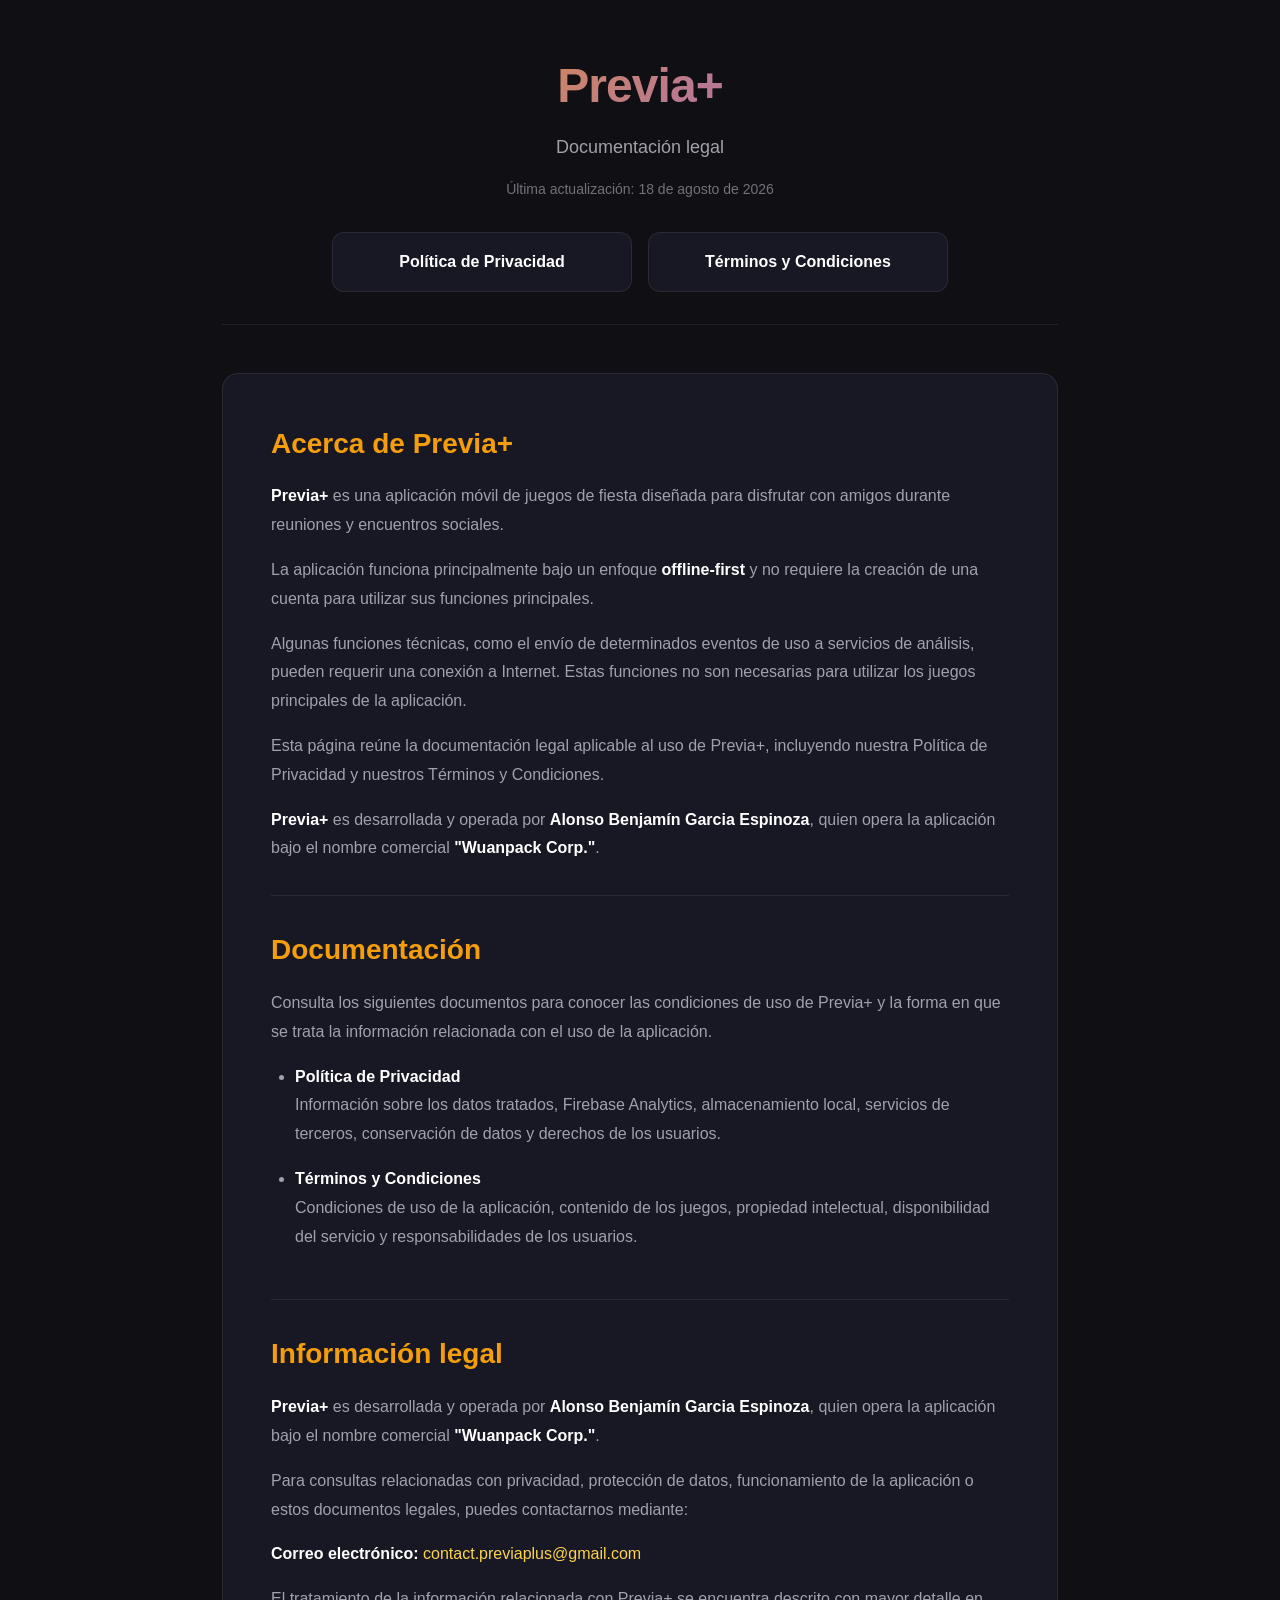
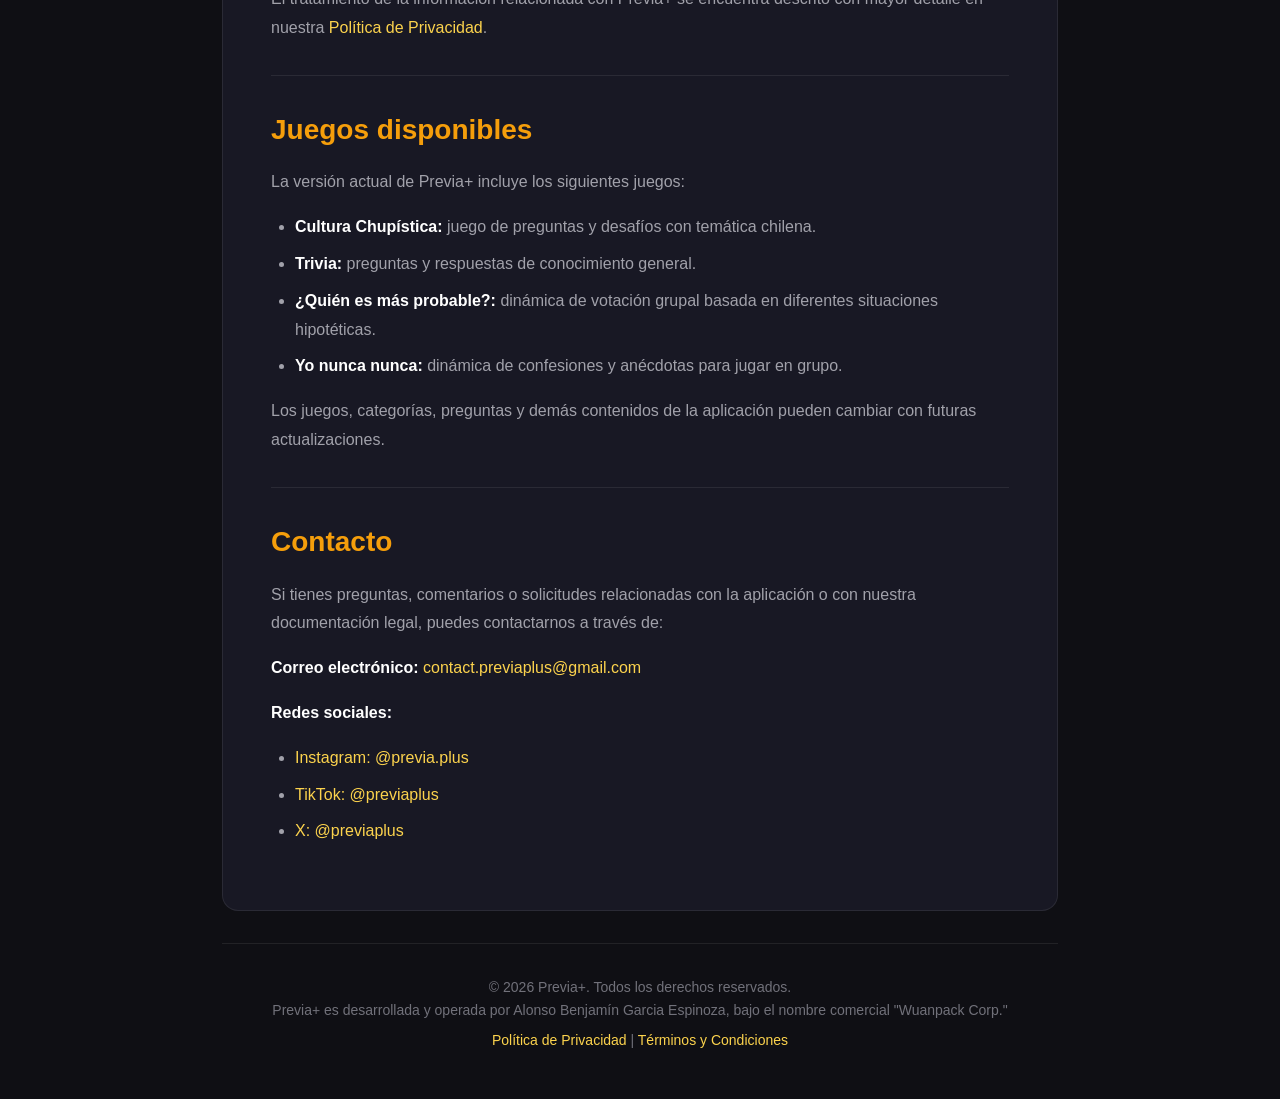
==== index.html @ e1363dcd "legal: términos y condiciones, políticas de privacidad" ====
<!doctype html>
<html lang="es">
  <head>
    <meta charset="UTF-8" />
    <meta name="viewport" content="width=device-width, initial-scale=1.0" />

    <meta
      name="description"
      content="Documentación legal de Previa+ - Política de Privacidad y Términos y Condiciones."
    />
    <meta name="theme-color" content="#0F0F14" />

    <meta name="robots" content="index, follow" />

    <title>Previa+ - Documentación Legal</title>

    <link rel="stylesheet" href="style.css" />
  </head>

  <body>
    <div class="container">
      <header class="site-header">
        <h1 class="logo">Previa+</h1>

        <p class="subtitle">Documentación legal</p>

        <p class="update-date">Última actualización: 18 de agosto de 2026</p>

        <nav class="nav-links" aria-label="Documentación legal">
          <a
            href="privacy-policy.html"
            class="nav-link"
            aria-label="Leer la Política de Privacidad de Previa+"
          >
            Política de Privacidad
          </a>

          <a
            href="terms.html"
            class="nav-link"
            aria-label="Leer los Términos y Condiciones de Previa+"
          >
            Términos y Condiciones
          </a>
        </nav>
      </header>

      <main class="main-content">
        <!-- ACERCA DE PREVIA+ -->

        <section class="section">
          <h2 class="section-title">Acerca de Previa+</h2>

          <div class="section-content">
            <p>
              <strong>Previa+</strong> es una aplicación móvil de juegos de
              fiesta diseñada para disfrutar con amigos durante reuniones y
              encuentros sociales.
            </p>

            <p>
              La aplicación funciona principalmente bajo un enfoque
              <strong>offline-first</strong> y no requiere la creación de una
              cuenta para utilizar sus funciones principales.
            </p>

            <p>
              Algunas funciones técnicas, como el envío de determinados eventos
              de uso a servicios de análisis, pueden requerir una conexión a
              Internet. Estas funciones no son necesarias para utilizar los
              juegos principales de la aplicación.
            </p>

            <p>
              Esta página reúne la documentación legal aplicable al uso de
              Previa+, incluyendo nuestra Política de Privacidad y nuestros
              Términos y Condiciones.
            </p>

            <p>
              <strong>Previa+</strong> es desarrollada y operada por
              <strong>Alonso Benjamín Garcia Espinoza</strong>, quien opera la
              aplicación bajo el nombre comercial
              <strong>"Wuanpack Corp."</strong>.
            </p>
          </div>
        </section>

        <!-- DOCUMENTACIÓN -->

        <section class="section">
          <h2 class="section-title">Documentación</h2>

          <div class="section-content">
            <p>
              Consulta los siguientes documentos para conocer las condiciones de
              uso de Previa+ y la forma en que se trata la información
              relacionada con el uso de la aplicación.
            </p>

            <nav aria-label="Documentos legales">
              <ul>
                <li>
                  <a href="privacy-policy.html">
                    <strong>Política de Privacidad</strong>
                  </a>

                  <br />

                  <span>
                    Información sobre los datos tratados, Firebase Analytics,
                    almacenamiento local, servicios de terceros, conservación de
                    datos y derechos de los usuarios.
                  </span>
                </li>

                <li style="margin-top: 1rem">
                  <a href="terms.html">
                    <strong>Términos y Condiciones</strong>
                  </a>

                  <br />

                  <span>
                    Condiciones de uso de la aplicación, contenido de los
                    juegos, propiedad intelectual, disponibilidad del servicio y
                    responsabilidades de los usuarios.
                  </span>
                </li>
              </ul>
            </nav>
          </div>
        </section>

        <!-- INFORMACIÓN LEGAL -->

        <section class="section">
          <h2 class="section-title">Información legal</h2>

          <div class="section-content">
            <p>
              <strong>Previa+</strong> es desarrollada y operada por
              <strong>Alonso Benjamín Garcia Espinoza</strong>, quien opera la
              aplicación bajo el nombre comercial
              <strong>"Wuanpack Corp."</strong>.
            </p>

            <p>
              Para consultas relacionadas con privacidad, protección de datos,
              funcionamiento de la aplicación o estos documentos legales, puedes
              contactarnos mediante:
            </p>

            <p>
              <strong>Correo electrónico:</strong>
              <a href="mailto:contact.previaplus@gmail.com">
                contact.previaplus@gmail.com
              </a>
            </p>

            <p>
              El tratamiento de la información relacionada con Previa+ se
              encuentra descrito con mayor detalle en nuestra
              <a href="privacy-policy.html">Política de Privacidad</a>.
            </p>
          </div>
        </section>

        <!-- JUEGOS DISPONIBLES -->

        <section class="section">
          <h2 class="section-title">Juegos disponibles</h2>

          <div class="section-content">
            <p>La versión actual de Previa+ incluye los siguientes juegos:</p>

            <ul>
              <li>
                <strong>Cultura Chupística:</strong>
                juego de preguntas y desafíos con temática chilena.
              </li>

              <li>
                <strong>Trivia:</strong>
                preguntas y respuestas de conocimiento general.
              </li>

              <li>
                <strong>¿Quién es más probable?:</strong>
                dinámica de votación grupal basada en diferentes situaciones
                hipotéticas.
              </li>

              <li>
                <strong>Yo nunca nunca:</strong>
                dinámica de confesiones y anécdotas para jugar en grupo.
              </li>
            </ul>

            <p>
              Los juegos, categorías, preguntas y demás contenidos de la
              aplicación pueden cambiar con futuras actualizaciones.
            </p>
          </div>
        </section>

        <!-- CONTACTO -->

        <section class="section">
          <h2 class="section-title">Contacto</h2>

          <div class="section-content">
            <p>
              Si tienes preguntas, comentarios o solicitudes relacionadas con la
              aplicación o con nuestra documentación legal, puedes contactarnos
              a través de:
            </p>

            <p>
              <strong>Correo electrónico:</strong>
              <a href="mailto:contact.previaplus@gmail.com">
                contact.previaplus@gmail.com
              </a>
            </p>

            <p>
              <strong>Redes sociales:</strong>
            </p>

            <ul>
              <li>
                <a
                  href="https://www.instagram.com/previa.plus/"
                  target="_blank"
                  rel="noopener noreferrer"
                  aria-label="Instagram de Previa+"
                >
                  Instagram: @previa.plus
                </a>
              </li>

              <li>
                <a
                  href="https://www.tiktok.com/@previaplus"
                  target="_blank"
                  rel="noopener noreferrer"
                  aria-label="TikTok de Previa+"
                >
                  TikTok: @previaplus
                </a>
              </li>

              <li>
                <a
                  href="https://x.com/previaplus"
                  target="_blank"
                  rel="noopener noreferrer"
                  aria-label="Cuenta de X de Previa+"
                >
                  X: @previaplus
                </a>
              </li>
            </ul>
          </div>
        </section>
      </main>

      <footer class="site-footer">
        <p>&copy; 2026 Previa+. Todos los derechos reservados.</p>

        <p>
          Previa+ es desarrollada y operada por Alonso Benjamín Garcia Espinoza,
          bajo el nombre comercial "Wuanpack Corp."
        </p>

        <p style="margin-top: 0.5rem">
          <a href="privacy-policy.html">Política de Privacidad</a>
          |
          <a href="terms.html">Términos y Condiciones</a>
        </p>
      </footer>
    </div>
  </body>
</html>
---- style.css ----
:root {
  --color-bg: #0F0F14;
  --color-surface: #181824;
  --color-surface-hover: #1F1F2E;
  --color-border: rgba(255, 255, 255, 0.08);
  --color-text-primary: #FFFFFF;
  --color-text-secondary: #A1A1AA;
  --color-text-muted: #71717A;
  --color-brand: #F59E0B;
  --color-brand-light: #FCD34D;
  --color-accent: #8B5CF6;
  --color-accent-light: #C4B5FD;
  --color-success: #10B981;
  --color-error: #EF4444;
  --color-warning: #F59E0B;
  --font-heading: 'Inter', -apple-system, BlinkMacSystemFont, 'Segoe UI', sans-serif;
  --font-body: 'Inter', -apple-system, BlinkMacSystemFont, 'Segoe UI', sans-serif;
  --radius-sm: 8px;
  --radius-md: 12px;
  --radius-lg: 16px;
  --radius-xl: 24px;
  --shadow-sm: 0 2px 8px rgba(0, 0, 0, 0.3);
  --shadow-md: 0 4px 16px rgba(0, 0, 0, 0.4);
  --shadow-lg: 0 8px 32px rgba(0, 0, 0, 0.5);
  --transition-fast: 150ms ease;
  --transition-normal: 250ms ease;
}

* {
  margin: 0;
  padding: 0;
  box-sizing: border-box;
}

html {
  font-size: 16px;
  scroll-behavior: smooth;
}

body {
  font-family: var(--font-body);
  background-color: var(--color-bg);
  color: var(--color-text-primary);
  line-height: 1.6;
  min-height: 100vh;
  -webkit-font-smoothing: antialiased;
  -moz-osx-font-smoothing: grayscale;
}

.container {
  max-width: 900px;
  margin: 0 auto;
  padding: 2rem 1.5rem;
}

@media (min-width: 768px) {
  .container {
    padding: 3rem 2rem;
  }
}

/* Header */
.site-header {
  text-align: center;
  margin-bottom: 3rem;
  padding-bottom: 2rem;
  border-bottom: 1px solid var(--color-border);
}

.logo {
  font-family: var(--font-heading);
  font-size: 2.5rem;
  font-weight: 900;
  background: linear-gradient(135deg, var(--color-brand) 0%, var(--color-accent) 100%);
  -webkit-background-clip: text;
  -webkit-text-fill-color: transparent;
  background-clip: text;
  margin-bottom: 0.5rem;
  letter-spacing: -0.02em;
}

@media (min-width: 768px) {
  .logo {
    font-size: 3rem;
  }
}

.subtitle {
  font-size: 1.125rem;
  color: var(--color-text-secondary);
  margin-bottom: 1rem;
}

.update-date {
  font-size: 0.875rem;
  color: var(--color-text-muted);
}

/* Navigation */
.nav-links {
  display: flex;
  flex-direction: column;
  gap: 1rem;
  margin-top: 2rem;
}

@media (min-width: 480px) {
  .nav-links {
    flex-direction: row;
    justify-content: center;
  }
}

.nav-link {
  display: flex;
  align-items: center;
  justify-content: center;
  padding: 1rem 1.5rem;
  background: var(--color-surface);
  border: 1px solid var(--color-border);
  border-radius: var(--radius-md);
  color: var(--color-text-primary);
  text-decoration: none;
  font-weight: 600;
  font-size: 1rem;
  transition: all var(--transition-normal);
  flex: 1;
  max-width: 300px;
}

.nav-link:hover,
.nav-link:focus {
  background: var(--color-surface-hover);
  border-color: var(--color-brand);
  transform: translateY(-2px);
  box-shadow: var(--shadow-md);
}

.nav-link:active {
  transform: translateY(0);
}

/* Main content */
.main-content {
  background: var(--color-surface);
  border: 1px solid var(--color-border);
  border-radius: var(--radius-lg);
  padding: 2rem;
  margin-bottom: 2rem;
}

@media (min-width: 768px) {
  .main-content {
    padding: 3rem;
  }
}

.page-title {
  font-family: var(--font-heading);
  font-size: 2rem;
  font-weight: 800;
  margin-bottom: 1.5rem;
  color: var(--color-text-primary);
}

@media (min-width: 768px) {
  .page-title {
    font-size: 2.5rem;
  }
}

/* Sections */
.section {
  margin-bottom: 2rem;
  padding-bottom: 2rem;
  border-bottom: 1px solid var(--color-border);
}

.section:last-child {
  border-bottom: none;
  margin-bottom: 0;
  padding-bottom: 0;
}

.section-title {
  font-family: var(--font-heading);
  font-size: 1.5rem;
  font-weight: 700;
  margin-bottom: 1rem;
  color: var(--color-brand);
}

@media (min-width: 768px) {
  .section-title {
    font-size: 1.75rem;
  }
}

.section-content {
  color: var(--color-text-secondary);
  line-height: 1.8;
}

.section-content p {
  margin-bottom: 1rem;
}

.section-content p:last-child {
  margin-bottom: 0;
}

.section-content ul,
.section-content ol {
  margin: 1rem 0;
  padding-left: 1.5rem;
}

.section-content li {
  margin-bottom: 0.5rem;
}

.section-content strong {
  color: var(--color-text-primary);
  font-weight: 600;
}

.section-content a {
  color: var(--color-brand-light);
  text-decoration: none;
  transition: color var(--transition-fast);
}

.section-content a:hover,
.section-content a:focus {
  color: var(--color-brand);
  text-decoration: underline;
}

/* Placeholder styling */
.placeholder {
  background: rgba(245, 158, 11, 0.1);
  border: 1px dashed var(--color-brand);
  border-radius: var(--radius-sm);
  padding: 0.25rem 0.5rem;
  color: var(--color-brand-light);
  font-weight: 600;
  font-size: 0.9em;
}

/* Footer */
.site-footer {
  text-align: center;
  padding-top: 2rem;
  border-top: 1px solid var(--color-border);
  color: var(--color-text-muted);
  font-size: 0.875rem;
}

.site-footer a {
  color: var(--color-brand-light);
  text-decoration: none;
}

.site-footer a:hover {
  text-decoration: underline;
}

/* Back link */
.back-link {
  display: inline-flex;
  align-items: center;
  gap: 0.5rem;
  margin-bottom: 1.5rem;
  color: var(--color-text-secondary);
  text-decoration: none;
  font-size: 0.9375rem;
  transition: color var(--transition-fast);
}

.back-link:hover,
.back-link:focus {
  color: var(--color-brand-light);
}

.back-link::before {
  content: "←";
  font-size: 1.2em;
}

/* Accessibility */
:focus-visible {
  outline: 2px solid var(--color-brand);
  outline-offset: 2px;
}

/* Print styles */
@media print {
  body {
    background: white;
    color: black;
  }

  .site-header,
  .site-footer,
  .back-link,
  .nav-links {
    display: none;
  }

  .main-content {
    background: white;
    border: none;
    padding: 0;
  }

  .section-title {
    color: black;
  }

  .section-content {
    color: black;
  }

  a {
    color: black;
    text-decoration: underline;
  }
}
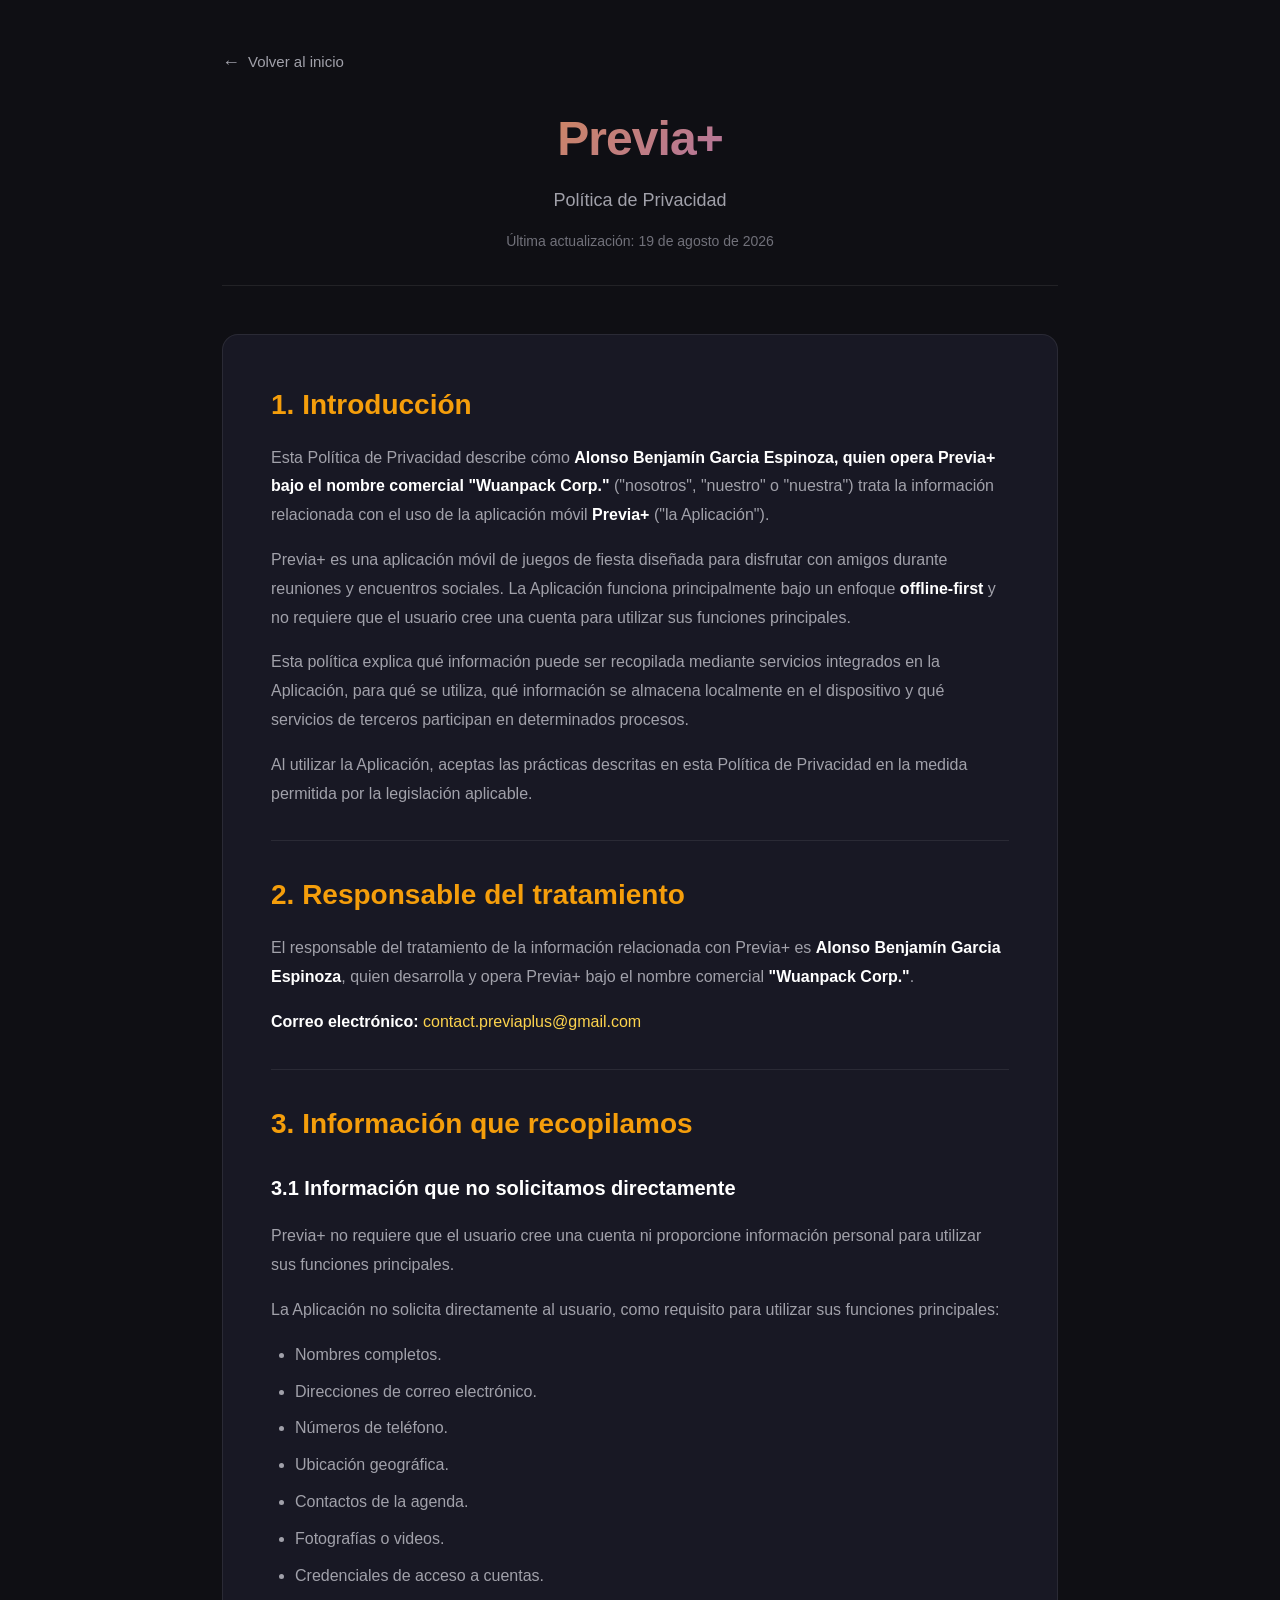
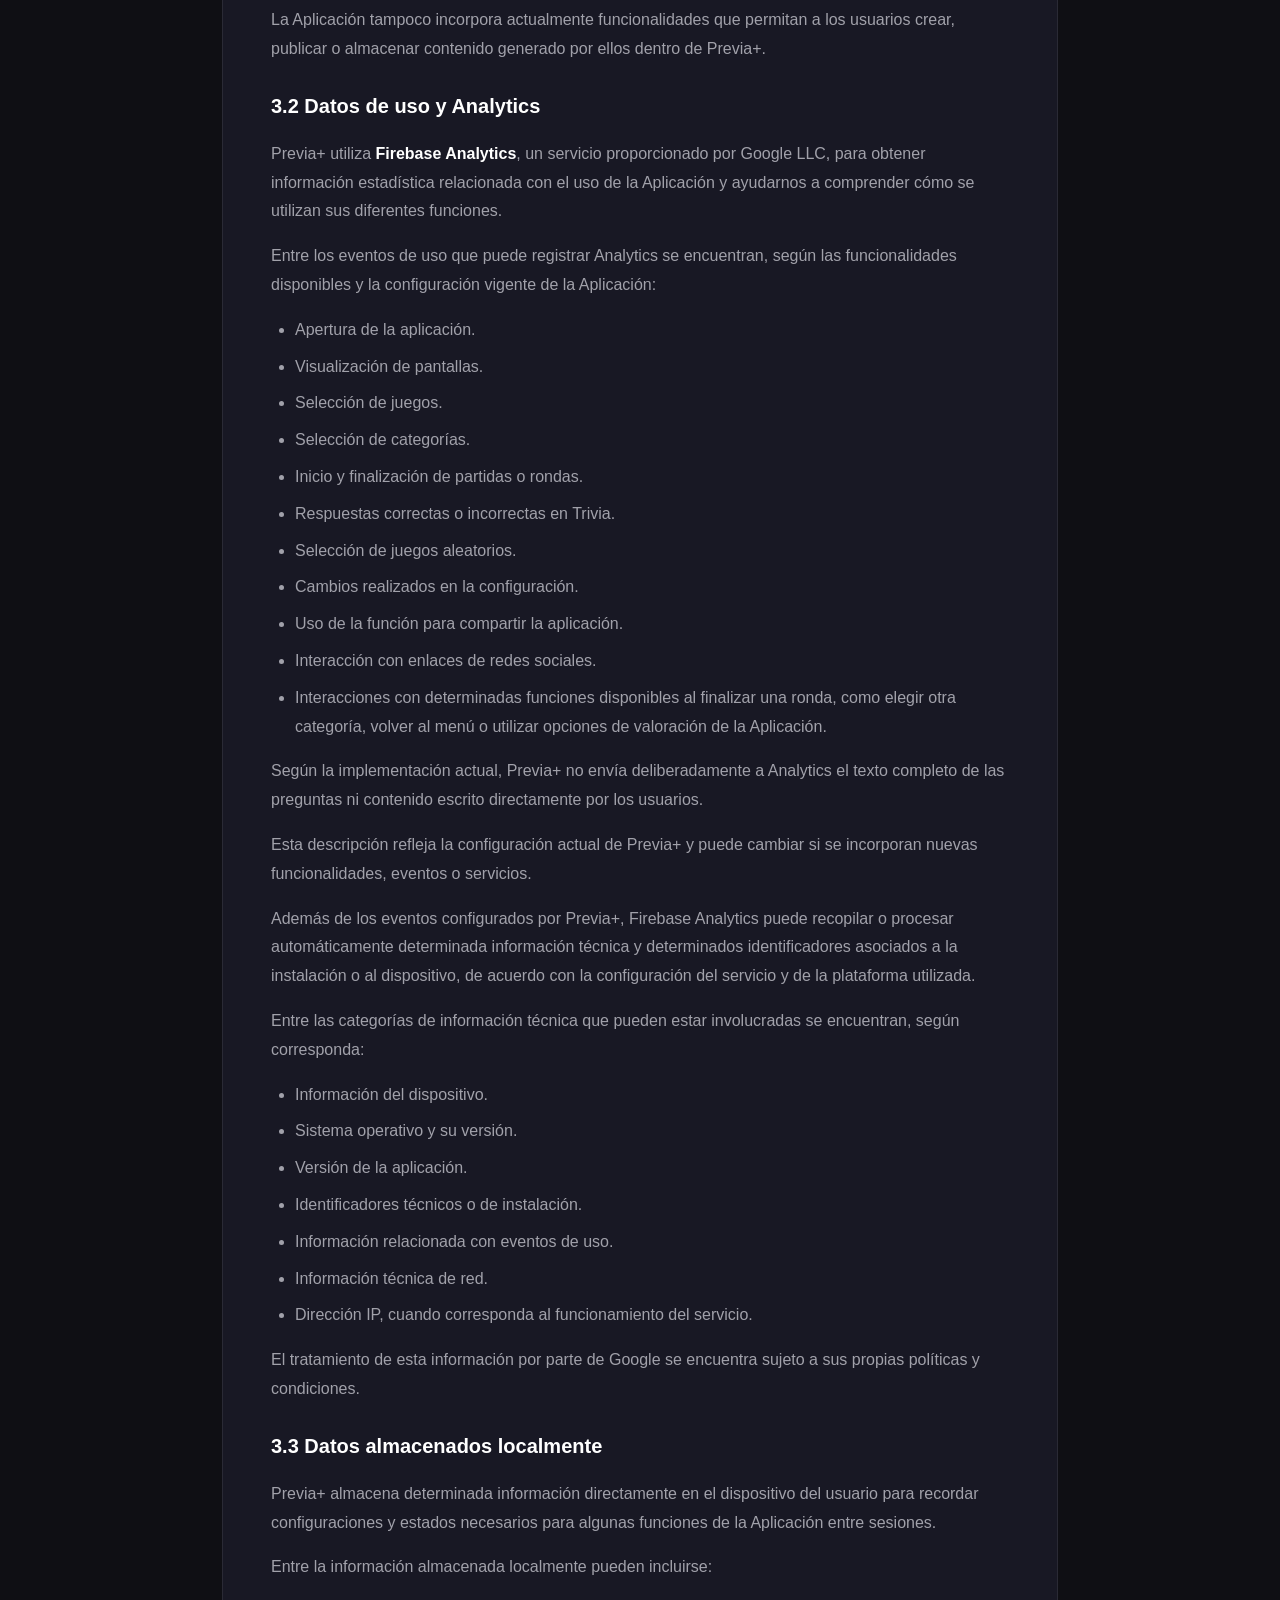
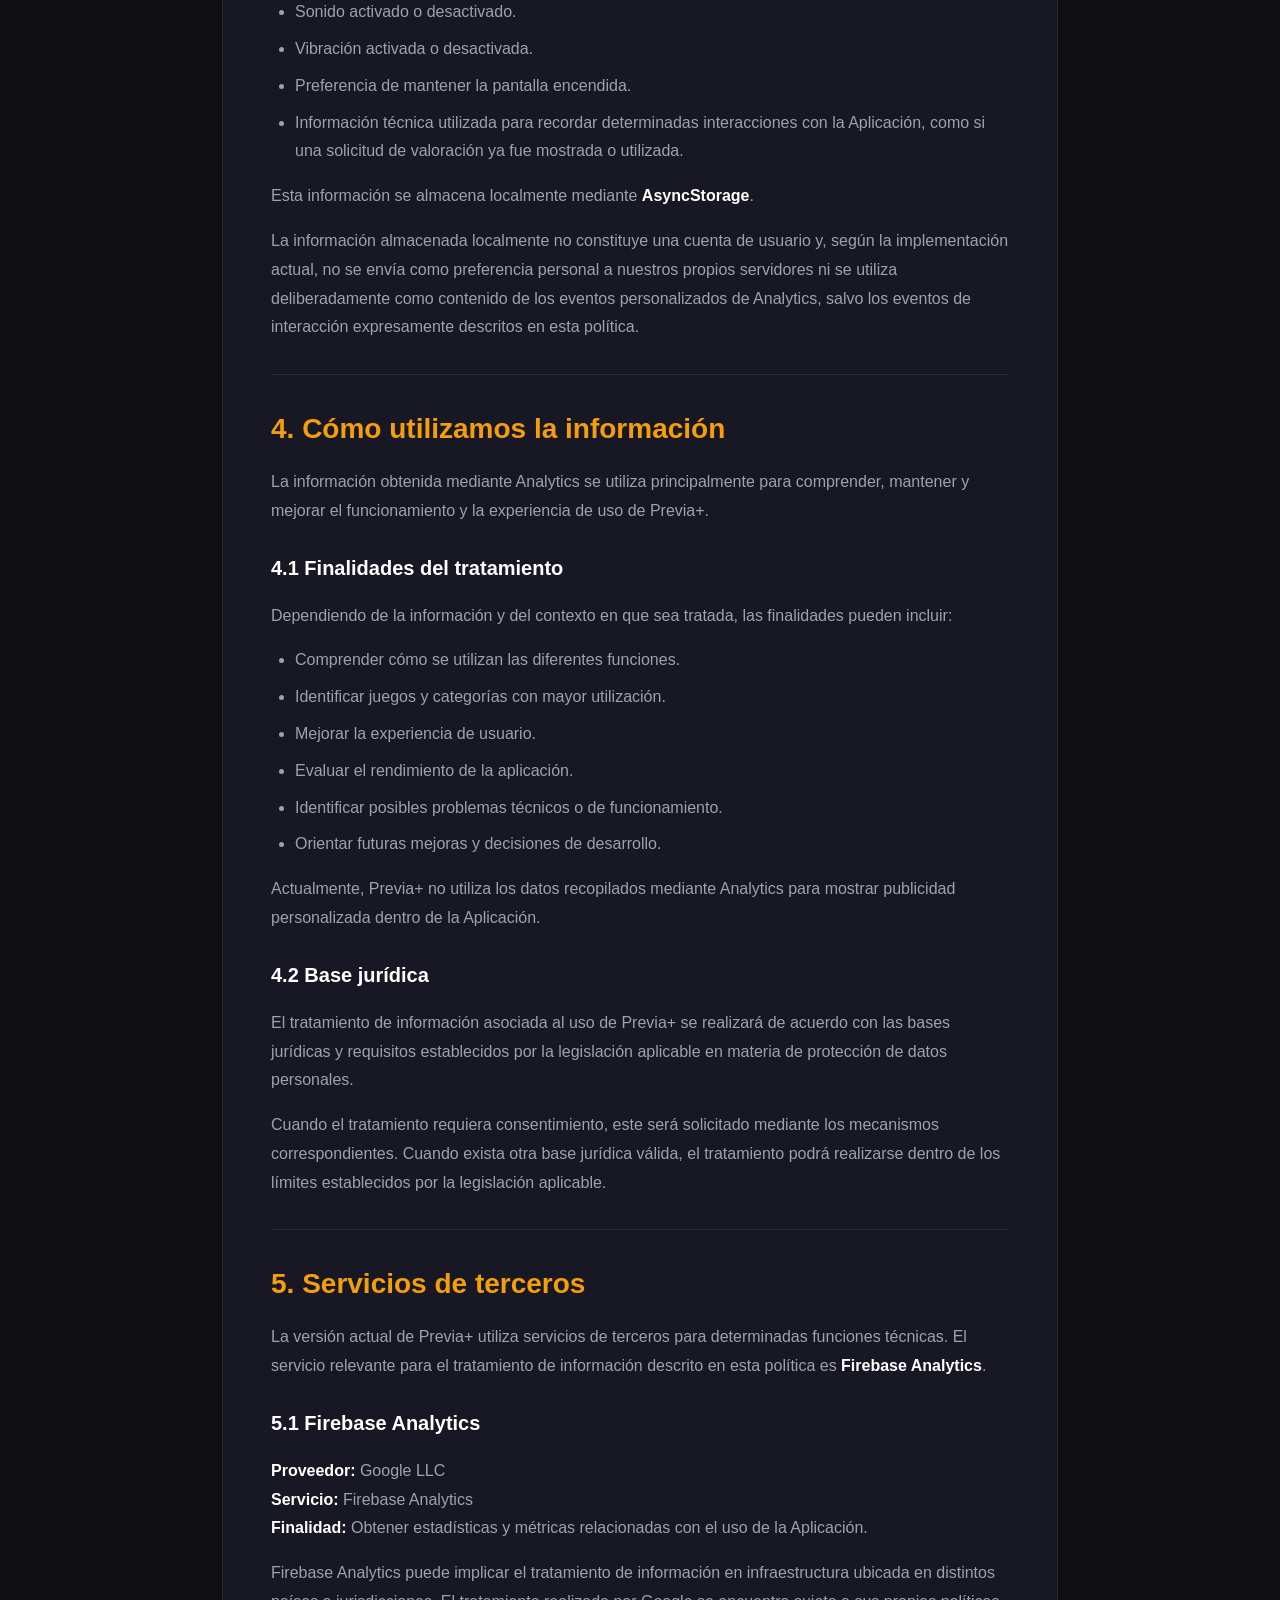
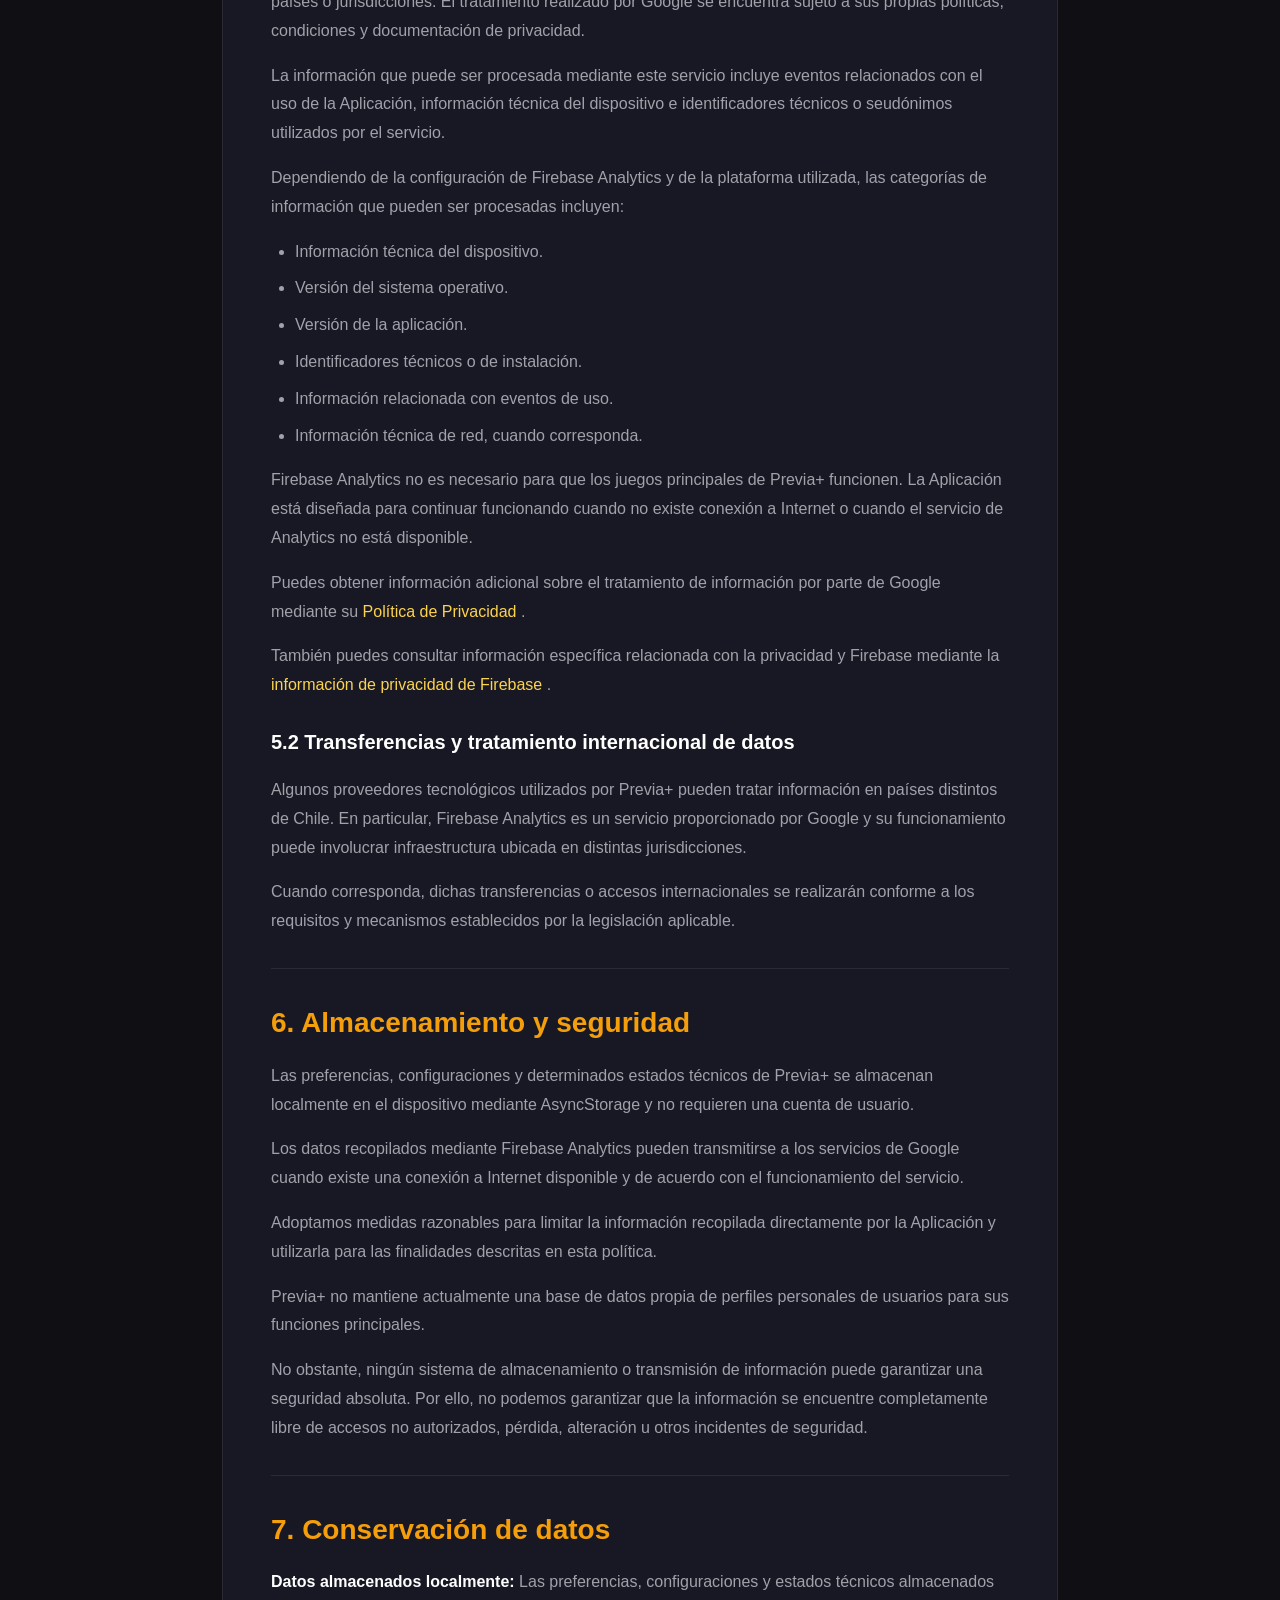
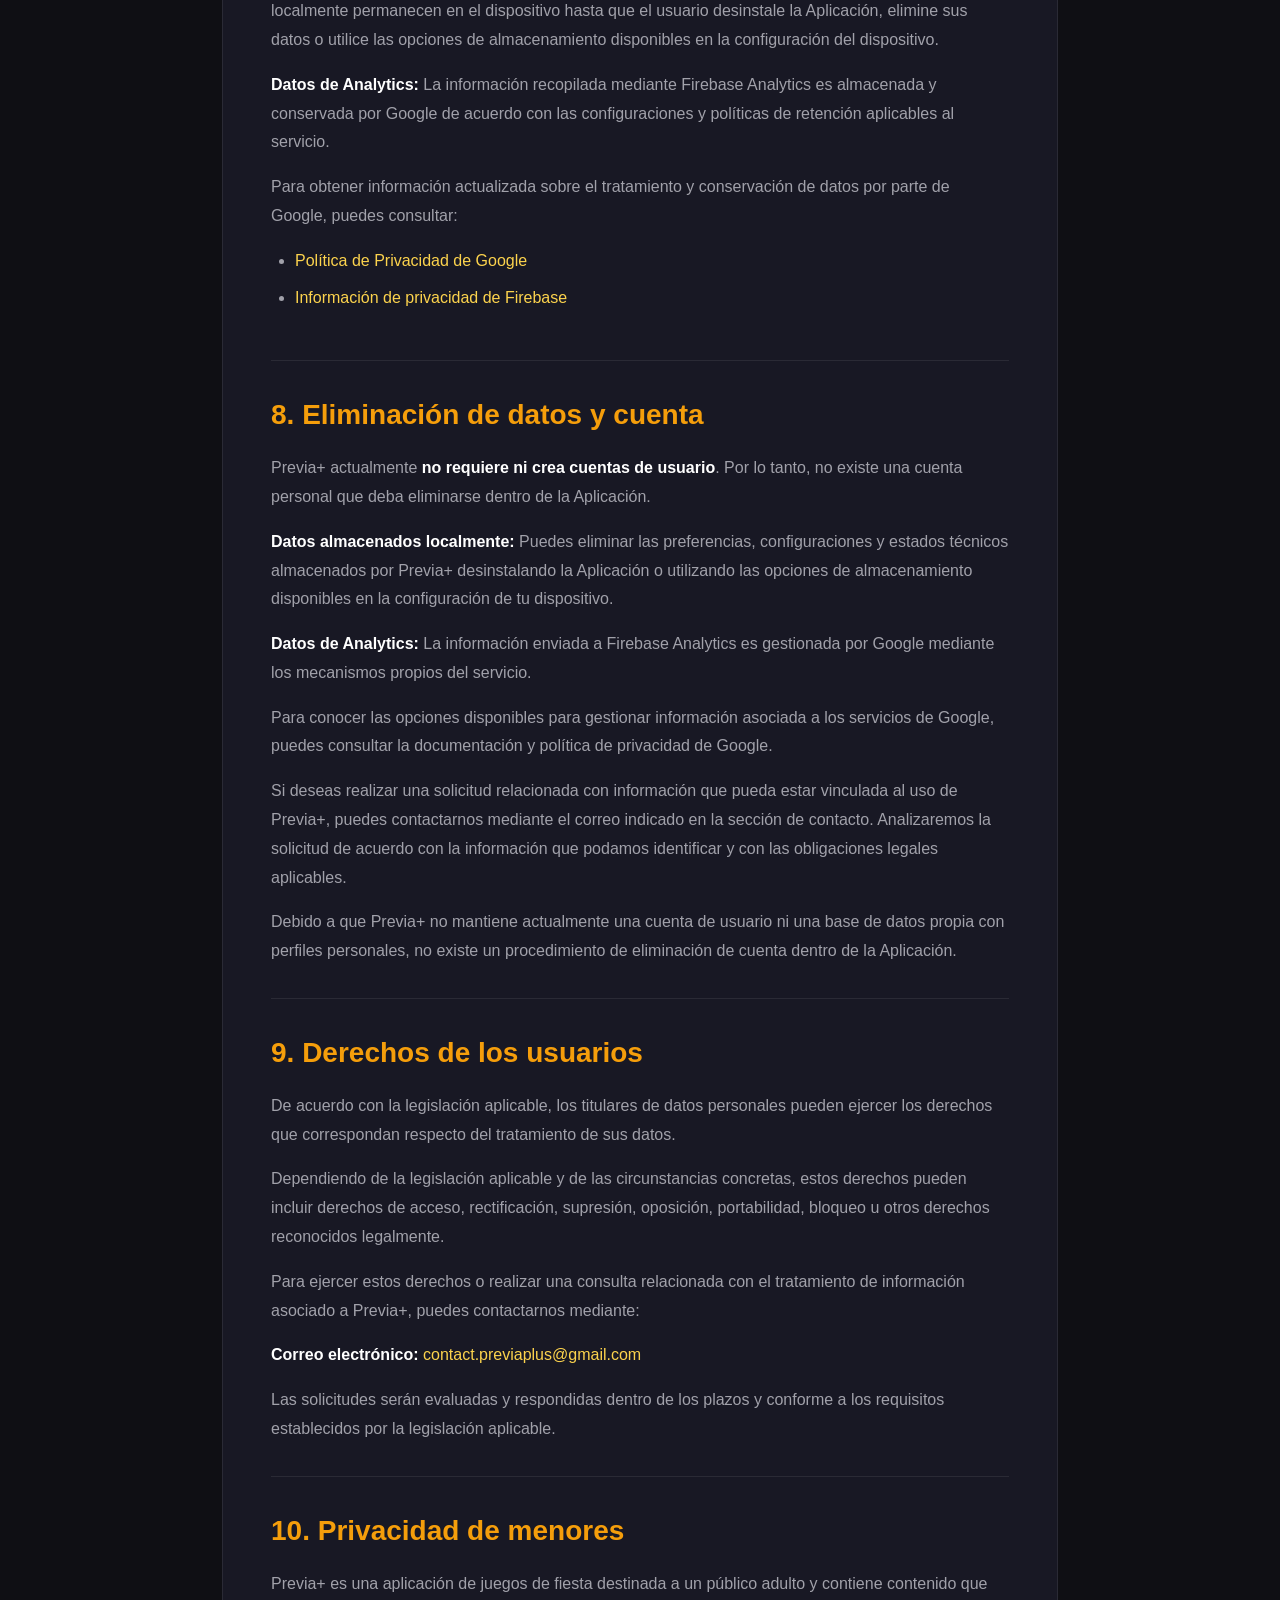
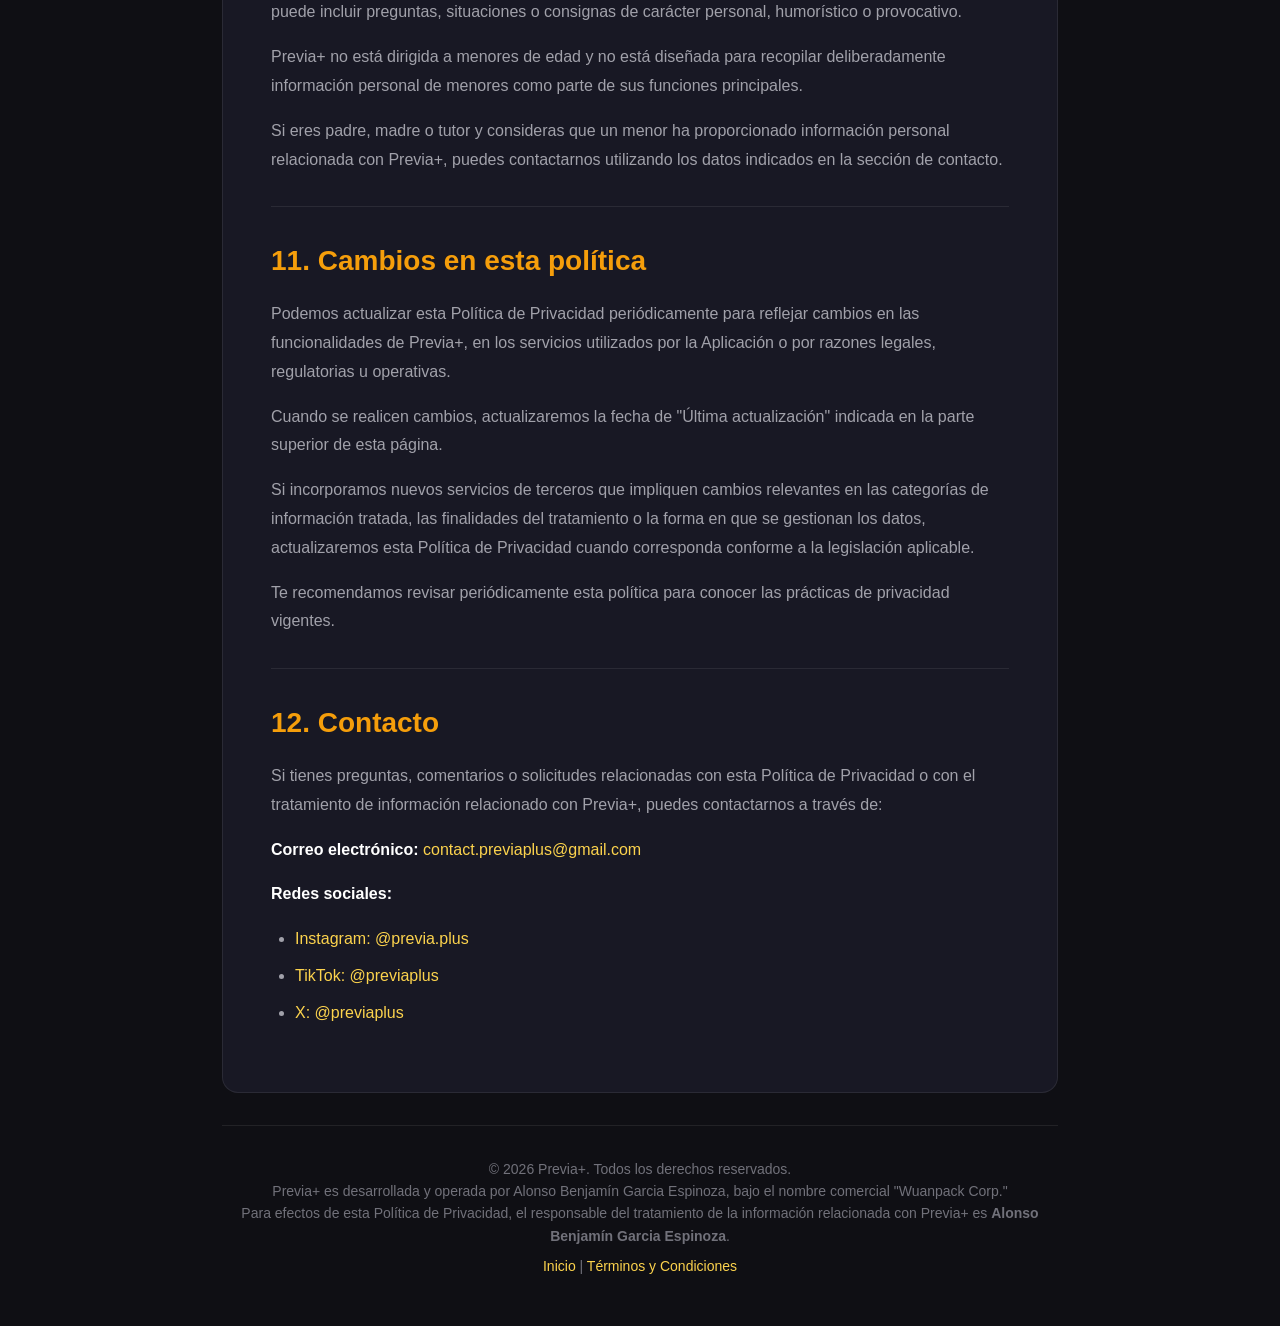
==== commit 74dbe0a5: "index update" ====
--- a/index.html
+++ b/index.html
@@ -6,149 +6,82 @@
 
     <meta
       name="description"
-      content="Documentación legal de Previa+ - Política de Privacidad y Términos y Condiciones."
+      content="Política de Privacidad de Previa+ - Información sobre el tratamiento de datos y servicios utilizados por la aplicación."
     />
+
     <meta name="theme-color" content="#0F0F14" />
-
     <meta name="robots" content="index, follow" />
 
-    <title>Previa+ - Documentación Legal</title>
+    <title>Política de Privacidad - Previa+</title>
 
     <link rel="stylesheet" href="style.css" />
   </head>
 
   <body>
     <div class="container">
+      <a href="index.html" class="back-link">Volver al inicio</a>
+
       <header class="site-header">
         <h1 class="logo">Previa+</h1>
 
-        <p class="subtitle">Documentación legal</p>
-
-        <p class="update-date">Última actualización: 18 de agosto de 2026</p>
-
-        <nav class="nav-links" aria-label="Documentación legal">
-          <a
-            href="privacy-policy.html"
-            class="nav-link"
-            aria-label="Leer la Política de Privacidad de Previa+"
-          >
-            Política de Privacidad
-          </a>
-
-          <a
-            href="terms.html"
-            class="nav-link"
-            aria-label="Leer los Términos y Condiciones de Previa+"
-          >
-            Términos y Condiciones
-          </a>
-        </nav>
+        <p class="subtitle">Política de Privacidad</p>
+
+        <p class="update-date">Última actualización: 19 de agosto de 2026</p>
       </header>
 
       <main class="main-content">
-        <!-- ACERCA DE PREVIA+ -->
-
-        <section class="section">
-          <h2 class="section-title">Acerca de Previa+</h2>
-
-          <div class="section-content">
-            <p>
-              <strong>Previa+</strong> es una aplicación móvil de juegos de
-              fiesta diseñada para disfrutar con amigos durante reuniones y
-              encuentros sociales.
-            </p>
-
-            <p>
-              La aplicación funciona principalmente bajo un enfoque
-              <strong>offline-first</strong> y no requiere la creación de una
-              cuenta para utilizar sus funciones principales.
-            </p>
-
-            <p>
-              Algunas funciones técnicas, como el envío de determinados eventos
-              de uso a servicios de análisis, pueden requerir una conexión a
-              Internet. Estas funciones no son necesarias para utilizar los
-              juegos principales de la aplicación.
-            </p>
-
-            <p>
-              Esta página reúne la documentación legal aplicable al uso de
-              Previa+, incluyendo nuestra Política de Privacidad y nuestros
-              Términos y Condiciones.
-            </p>
-
-            <p>
-              <strong>Previa+</strong> es desarrollada y operada por
-              <strong>Alonso Benjamín Garcia Espinoza</strong>, quien opera la
-              aplicación bajo el nombre comercial
+        <!-- 1. INTRODUCCIÓN -->
+
+        <section class="section">
+          <h2 class="section-title">1. Introducción</h2>
+
+          <div class="section-content">
+            <p>
+              Esta Política de Privacidad describe cómo
+              <strong>
+                Alonso Benjamín Garcia Espinoza, quien opera Previa+ bajo el
+                nombre comercial "Wuanpack Corp."
+              </strong>
+              ("nosotros", "nuestro" o "nuestra") trata la información
+              relacionada con el uso de la aplicación móvil
+              <strong>Previa+</strong> ("la Aplicación").
+            </p>
+
+            <p>
+              Previa+ es una aplicación móvil de juegos de fiesta diseñada para
+              disfrutar con amigos durante reuniones y encuentros sociales. La
+              Aplicación funciona principalmente bajo un enfoque
+              <strong>offline-first</strong> y no requiere que el usuario cree
+              una cuenta para utilizar sus funciones principales.
+            </p>
+
+            <p>
+              Esta política explica qué información puede ser recopilada
+              mediante servicios integrados en la Aplicación, para qué se
+              utiliza, qué información se almacena localmente en el dispositivo
+              y qué servicios de terceros participan en determinados procesos.
+            </p>
+
+            <p>
+              Al utilizar la Aplicación, aceptas las prácticas descritas en esta
+              Política de Privacidad en la medida permitida por la legislación
+              aplicable.
+            </p>
+          </div>
+        </section>
+
+        <!-- 2. RESPONSABLE -->
+
+        <section class="section">
+          <h2 class="section-title">2. Responsable del tratamiento</h2>
+
+          <div class="section-content">
+            <p>
+              El responsable del tratamiento de la información relacionada con
+              Previa+ es
+              <strong>Alonso Benjamín Garcia Espinoza</strong>, quien desarrolla
+              y opera Previa+ bajo el nombre comercial
               <strong>"Wuanpack Corp."</strong>.
-            </p>
-          </div>
-        </section>
-
-        <!-- DOCUMENTACIÓN -->
-
-        <section class="section">
-          <h2 class="section-title">Documentación</h2>
-
-          <div class="section-content">
-            <p>
-              Consulta los siguientes documentos para conocer las condiciones de
-              uso de Previa+ y la forma en que se trata la información
-              relacionada con el uso de la aplicación.
-            </p>
-
-            <nav aria-label="Documentos legales">
-              <ul>
-                <li>
-                  <a href="privacy-policy.html">
-                    <strong>Política de Privacidad</strong>
-                  </a>
-
-                  <br />
-
-                  <span>
-                    Información sobre los datos tratados, Firebase Analytics,
-                    almacenamiento local, servicios de terceros, conservación de
-                    datos y derechos de los usuarios.
-                  </span>
-                </li>
-
-                <li style="margin-top: 1rem">
-                  <a href="terms.html">
-                    <strong>Términos y Condiciones</strong>
-                  </a>
-
-                  <br />
-
-                  <span>
-                    Condiciones de uso de la aplicación, contenido de los
-                    juegos, propiedad intelectual, disponibilidad del servicio y
-                    responsabilidades de los usuarios.
-                  </span>
-                </li>
-              </ul>
-            </nav>
-          </div>
-        </section>
-
-        <!-- INFORMACIÓN LEGAL -->
-
-        <section class="section">
-          <h2 class="section-title">Información legal</h2>
-
-          <div class="section-content">
-            <p>
-              <strong>Previa+</strong> es desarrollada y operada por
-              <strong>Alonso Benjamín Garcia Espinoza</strong>, quien opera la
-              aplicación bajo el nombre comercial
-              <strong>"Wuanpack Corp."</strong>.
-            </p>
-
-            <p>
-              Para consultas relacionadas con privacidad, protección de datos,
-              funcionamiento de la aplicación o estos documentos legales, puedes
-              contactarnos mediante:
             </p>
 
             <p>
@@ -157,63 +90,548 @@
                 contact.previaplus@gmail.com
               </a>
             </p>
-
-            <p>
-              El tratamiento de la información relacionada con Previa+ se
-              encuentra descrito con mayor detalle en nuestra
-              <a href="privacy-policy.html">Política de Privacidad</a>.
-            </p>
-          </div>
-        </section>
-
-        <!-- JUEGOS DISPONIBLES -->
-
-        <section class="section">
-          <h2 class="section-title">Juegos disponibles</h2>
-
-          <div class="section-content">
-            <p>La versión actual de Previa+ incluye los siguientes juegos:</p>
+          </div>
+        </section>
+
+        <!-- 3. INFORMACIÓN RECOPILADA -->
+
+        <section class="section">
+          <h2 class="section-title">3. Información que recopilamos</h2>
+
+          <div class="section-content">
+            <!-- 3.1 -->
+
+            <h3
+              style="
+                color: var(--color-text-primary);
+                font-size: 1.25rem;
+                margin: 1.5rem 0 1rem 0;
+                font-weight: 600;
+              "
+            >
+              3.1 Información que no solicitamos directamente
+            </h3>
+
+            <p>
+              Previa+ no requiere que el usuario cree una cuenta ni proporcione
+              información personal para utilizar sus funciones principales.
+            </p>
+
+            <p>
+              La Aplicación no solicita directamente al usuario, como requisito
+              para utilizar sus funciones principales:
+            </p>
 
             <ul>
-              <li>
-                <strong>Cultura Chupística:</strong>
-                juego de preguntas y desafíos con temática chilena.
-              </li>
-
-              <li>
-                <strong>Trivia:</strong>
-                preguntas y respuestas de conocimiento general.
-              </li>
-
-              <li>
-                <strong>¿Quién es más probable?:</strong>
-                dinámica de votación grupal basada en diferentes situaciones
-                hipotéticas.
-              </li>
-
-              <li>
-                <strong>Yo nunca nunca:</strong>
-                dinámica de confesiones y anécdotas para jugar en grupo.
-              </li>
+              <li>Nombres completos.</li>
+              <li>Direcciones de correo electrónico.</li>
+              <li>Números de teléfono.</li>
+              <li>Ubicación geográfica.</li>
+              <li>Contactos de la agenda.</li>
+              <li>Fotografías o videos.</li>
+              <li>Credenciales de acceso a cuentas.</li>
             </ul>
 
             <p>
-              Los juegos, categorías, preguntas y demás contenidos de la
-              aplicación pueden cambiar con futuras actualizaciones.
-            </p>
-          </div>
-        </section>
-
-        <!-- CONTACTO -->
-
-        <section class="section">
-          <h2 class="section-title">Contacto</h2>
-
-          <div class="section-content">
-            <p>
-              Si tienes preguntas, comentarios o solicitudes relacionadas con la
-              aplicación o con nuestra documentación legal, puedes contactarnos
-              a través de:
+              La Aplicación tampoco incorpora actualmente funcionalidades que
+              permitan a los usuarios crear, publicar o almacenar contenido
+              generado por ellos dentro de Previa+.
+            </p>
+
+            <!-- 3.2 -->
+
+            <h3
+              style="
+                color: var(--color-text-primary);
+                font-size: 1.25rem;
+                margin: 1.5rem 0 1rem 0;
+                font-weight: 600;
+              "
+            >
+              3.2 Datos de uso y Analytics
+            </h3>
+
+            <p>
+              Previa+ utiliza
+              <strong>Firebase Analytics</strong>, un servicio proporcionado por
+              Google LLC, para obtener información estadística relacionada con
+              el uso de la Aplicación y ayudarnos a comprender cómo se utilizan
+              sus diferentes funciones.
+            </p>
+
+            <p>
+              Entre los eventos de uso que puede registrar Analytics se
+              encuentran, según las funcionalidades disponibles y la
+              configuración vigente de la Aplicación:
+            </p>
+
+            <ul>
+              <li>Apertura de la aplicación.</li>
+              <li>Visualización de pantallas.</li>
+              <li>Selección de juegos.</li>
+              <li>Selección de categorías.</li>
+              <li>Inicio y finalización de partidas o rondas.</li>
+              <li>Respuestas correctas o incorrectas en Trivia.</li>
+              <li>Selección de juegos aleatorios.</li>
+              <li>Cambios realizados en la configuración.</li>
+              <li>Uso de la función para compartir la aplicación.</li>
+              <li>Interacción con enlaces de redes sociales.</li>
+              <li>
+                Interacciones con determinadas funciones disponibles al
+                finalizar una ronda, como elegir otra categoría, volver al menú
+                o utilizar opciones de valoración de la Aplicación.
+              </li>
+            </ul>
+
+            <p>
+              Según la implementación actual, Previa+ no envía deliberadamente a
+              Analytics el texto completo de las preguntas ni contenido escrito
+              directamente por los usuarios.
+            </p>
+
+            <p>
+              Esta descripción refleja la configuración actual de Previa+ y
+              puede cambiar si se incorporan nuevas funcionalidades, eventos o
+              servicios.
+            </p>
+
+            <p>
+              Además de los eventos configurados por Previa+, Firebase Analytics
+              puede recopilar o procesar automáticamente determinada información
+              técnica y determinados identificadores asociados a la instalación
+              o al dispositivo, de acuerdo con la configuración del servicio y
+              de la plataforma utilizada.
+            </p>
+
+            <p>
+              Entre las categorías de información técnica que pueden estar
+              involucradas se encuentran, según corresponda:
+            </p>
+
+            <ul>
+              <li>Información del dispositivo.</li>
+              <li>Sistema operativo y su versión.</li>
+              <li>Versión de la aplicación.</li>
+              <li>Identificadores técnicos o de instalación.</li>
+              <li>Información relacionada con eventos de uso.</li>
+              <li>Información técnica de red.</li>
+              <li>
+                Dirección IP, cuando corresponda al funcionamiento del servicio.
+              </li>
+            </ul>
+
+            <p>
+              El tratamiento de esta información por parte de Google se
+              encuentra sujeto a sus propias políticas y condiciones.
+            </p>
+
+            <!-- 3.3 -->
+
+            <h3
+              style="
+                color: var(--color-text-primary);
+                font-size: 1.25rem;
+                margin: 1.5rem 0 1rem 0;
+                font-weight: 600;
+              "
+            >
+              3.3 Datos almacenados localmente
+            </h3>
+
+            <p>
+              Previa+ almacena determinada información directamente en el
+              dispositivo del usuario para recordar configuraciones y estados
+              necesarios para algunas funciones de la Aplicación entre sesiones.
+            </p>
+
+            <p>Entre la información almacenada localmente pueden incluirse:</p>
+
+            <ul>
+              <li>Sonido activado o desactivado.</li>
+              <li>Vibración activada o desactivada.</li>
+              <li>Preferencia de mantener la pantalla encendida.</li>
+              <li>
+                Información técnica utilizada para recordar determinadas
+                interacciones con la Aplicación, como si una solicitud de
+                valoración ya fue mostrada o utilizada.
+              </li>
+            </ul>
+
+            <p>
+              Esta información se almacena localmente mediante
+              <strong>AsyncStorage</strong>.
+            </p>
+
+            <p>
+              La información almacenada localmente no constituye una cuenta de
+              usuario y, según la implementación actual, no se envía como
+              preferencia personal a nuestros propios servidores ni se utiliza
+              deliberadamente como contenido de los eventos personalizados de
+              Analytics, salvo los eventos de interacción expresamente descritos
+              en esta política.
+            </p>
+          </div>
+        </section>
+
+        <!-- 4. USO DE LA INFORMACIÓN -->
+
+        <section class="section">
+          <h2 class="section-title">4. Cómo utilizamos la información</h2>
+
+          <div class="section-content">
+            <p>
+              La información obtenida mediante Analytics se utiliza
+              principalmente para comprender, mantener y mejorar el
+              funcionamiento y la experiencia de uso de Previa+.
+            </p>
+
+            <h3
+              style="
+                color: var(--color-text-primary);
+                font-size: 1.25rem;
+                margin: 1.5rem 0 1rem 0;
+                font-weight: 600;
+              "
+            >
+              4.1 Finalidades del tratamiento
+            </h3>
+
+            <p>
+              Dependiendo de la información y del contexto en que sea tratada,
+              las finalidades pueden incluir:
+            </p>
+
+            <ul>
+              <li>Comprender cómo se utilizan las diferentes funciones.</li>
+
+              <li>Identificar juegos y categorías con mayor utilización.</li>
+
+              <li>Mejorar la experiencia de usuario.</li>
+
+              <li>Evaluar el rendimiento de la aplicación.</li>
+
+              <li>
+                Identificar posibles problemas técnicos o de funcionamiento.
+              </li>
+
+              <li>Orientar futuras mejoras y decisiones de desarrollo.</li>
+            </ul>
+
+            <p>
+              Actualmente, Previa+ no utiliza los datos recopilados mediante
+              Analytics para mostrar publicidad personalizada dentro de la
+              Aplicación.
+            </p>
+
+            <h3
+              style="
+                color: var(--color-text-primary);
+                font-size: 1.25rem;
+                margin: 1.5rem 0 1rem 0;
+                font-weight: 600;
+              "
+            >
+              4.2 Base jurídica
+            </h3>
+
+            <p>
+              El tratamiento de información asociada al uso de Previa+ se
+              realizará de acuerdo con las bases jurídicas y requisitos
+              establecidos por la legislación aplicable en materia de protección
+              de datos personales.
+            </p>
+
+            <p>
+              Cuando el tratamiento requiera consentimiento, este será
+              solicitado mediante los mecanismos correspondientes. Cuando exista
+              otra base jurídica válida, el tratamiento podrá realizarse dentro
+              de los límites establecidos por la legislación aplicable.
+            </p>
+          </div>
+        </section>
+
+        <!-- 5. SERVICIOS DE TERCEROS -->
+
+        <section class="section">
+          <h2 class="section-title">5. Servicios de terceros</h2>
+
+          <div class="section-content">
+            <p>
+              La versión actual de Previa+ utiliza servicios de terceros para
+              determinadas funciones técnicas. El servicio relevante para el
+              tratamiento de información descrito en esta política es
+              <strong>Firebase Analytics</strong>.
+            </p>
+
+            <h3
+              style="
+                color: var(--color-text-primary);
+                font-size: 1.25rem;
+                margin: 1.5rem 0 1rem 0;
+                font-weight: 600;
+              "
+            >
+              5.1 Firebase Analytics
+            </h3>
+
+            <p>
+              <strong>Proveedor:</strong> Google LLC<br />
+              <strong>Servicio:</strong> Firebase Analytics<br />
+              <strong>Finalidad:</strong> Obtener estadísticas y métricas
+              relacionadas con el uso de la Aplicación.
+            </p>
+
+            <p>
+              Firebase Analytics puede implicar el tratamiento de información en
+              infraestructura ubicada en distintos países o jurisdicciones. El
+              tratamiento realizado por Google se encuentra sujeto a sus propias
+              políticas, condiciones y documentación de privacidad.
+            </p>
+
+            <p>
+              La información que puede ser procesada mediante este servicio
+              incluye eventos relacionados con el uso de la Aplicación,
+              información técnica del dispositivo e identificadores técnicos o
+              seudónimos utilizados por el servicio.
+            </p>
+
+            <p>
+              Dependiendo de la configuración de Firebase Analytics y de la
+              plataforma utilizada, las categorías de información que pueden ser
+              procesadas incluyen:
+            </p>
+
+            <ul>
+              <li>Información técnica del dispositivo.</li>
+              <li>Versión del sistema operativo.</li>
+              <li>Versión de la aplicación.</li>
+              <li>Identificadores técnicos o de instalación.</li>
+              <li>Información relacionada con eventos de uso.</li>
+              <li>Información técnica de red, cuando corresponda.</li>
+            </ul>
+
+            <p>
+              Firebase Analytics no es necesario para que los juegos principales
+              de Previa+ funcionen. La Aplicación está diseñada para continuar
+              funcionando cuando no existe conexión a Internet o cuando el
+              servicio de Analytics no está disponible.
+            </p>
+
+            <p>
+              Puedes obtener información adicional sobre el tratamiento de
+              información por parte de Google mediante su
+              <a
+                href="https://policies.google.com/privacy"
+                target="_blank"
+                rel="noopener noreferrer"
+              >
+                Política de Privacidad
+              </a>
+              .
+            </p>
+
+            <p>
+              También puedes consultar información específica relacionada con la
+              privacidad y Firebase mediante la
+              <a
+                href="https://firebase.google.com/support/privacy"
+                target="_blank"
+                rel="noopener noreferrer"
+              >
+                información de privacidad de Firebase
+              </a>
+              .
+            </p>
+
+            <h3
+              style="
+                color: var(--color-text-primary);
+                font-size: 1.25rem;
+                margin: 1.5rem 0 1rem 0;
+                font-weight: 600;
+              "
+            >
+              5.2 Transferencias y tratamiento internacional de datos
+            </h3>
+
+            <p>
+              Algunos proveedores tecnológicos utilizados por Previa+ pueden
+              tratar información en países distintos de Chile. En particular,
+              Firebase Analytics es un servicio proporcionado por Google y su
+              funcionamiento puede involucrar infraestructura ubicada en
+              distintas jurisdicciones.
+            </p>
+
+            <p>
+              Cuando corresponda, dichas transferencias o accesos
+              internacionales se realizarán conforme a los requisitos y
+              mecanismos establecidos por la legislación aplicable.
+            </p>
+          </div>
+        </section>
+
+        <!-- 6. ALMACENAMIENTO Y SEGURIDAD -->
+
+        <section class="section">
+          <h2 class="section-title">6. Almacenamiento y seguridad</h2>
+
+          <div class="section-content">
+            <p>
+              Las preferencias, configuraciones y determinados estados técnicos
+              de Previa+ se almacenan localmente en el dispositivo mediante
+              AsyncStorage y no requieren una cuenta de usuario.
+            </p>
+
+            <p>
+              Los datos recopilados mediante Firebase Analytics pueden
+              transmitirse a los servicios de Google cuando existe una conexión
+              a Internet disponible y de acuerdo con el funcionamiento del
+              servicio.
+            </p>
+
+            <p>
+              Adoptamos medidas razonables para limitar la información
+              recopilada directamente por la Aplicación y utilizarla para las
+              finalidades descritas en esta política.
+            </p>
+
+            <p>
+              Previa+ no mantiene actualmente una base de datos propia de
+              perfiles personales de usuarios para sus funciones principales.
+            </p>
+
+            <p>
+              No obstante, ningún sistema de almacenamiento o transmisión de
+              información puede garantizar una seguridad absoluta. Por ello, no
+              podemos garantizar que la información se encuentre completamente
+              libre de accesos no autorizados, pérdida, alteración u otros
+              incidentes de seguridad.
+            </p>
+          </div>
+        </section>
+
+        <!-- 7. CONSERVACIÓN -->
+
+        <section class="section">
+          <h2 class="section-title">7. Conservación de datos</h2>
+
+          <div class="section-content">
+            <p>
+              <strong>Datos almacenados localmente:</strong>
+              Las preferencias, configuraciones y estados técnicos almacenados
+              localmente permanecen en el dispositivo hasta que el usuario
+              desinstale la Aplicación, elimine sus datos o utilice las opciones
+              de almacenamiento disponibles en la configuración del dispositivo.
+            </p>
+
+            <p>
+              <strong>Datos de Analytics:</strong>
+              La información recopilada mediante Firebase Analytics es
+              almacenada y conservada por Google de acuerdo con las
+              configuraciones y políticas de retención aplicables al servicio.
+            </p>
+
+            <p>
+              Para obtener información actualizada sobre el tratamiento y
+              conservación de datos por parte de Google, puedes consultar:
+            </p>
+
+            <ul>
+              <li>
+                <a
+                  href="https://policies.google.com/privacy"
+                  target="_blank"
+                  rel="noopener noreferrer"
+                >
+                  Política de Privacidad de Google
+                </a>
+              </li>
+
+              <li>
+                <a
+                  href="https://firebase.google.com/support/privacy"
+                  target="_blank"
+                  rel="noopener noreferrer"
+                >
+                  Información de privacidad de Firebase
+                </a>
+              </li>
+            </ul>
+          </div>
+        </section>
+
+        <!-- 8. ELIMINACIÓN -->
+
+        <section class="section">
+          <h2 class="section-title">8. Eliminación de datos y cuenta</h2>
+
+          <div class="section-content">
+            <p>
+              Previa+ actualmente
+              <strong>no requiere ni crea cuentas de usuario</strong>. Por lo
+              tanto, no existe una cuenta personal que deba eliminarse dentro de
+              la Aplicación.
+            </p>
+
+            <p>
+              <strong>Datos almacenados localmente:</strong>
+              Puedes eliminar las preferencias, configuraciones y estados
+              técnicos almacenados por Previa+ desinstalando la Aplicación o
+              utilizando las opciones de almacenamiento disponibles en la
+              configuración de tu dispositivo.
+            </p>
+
+            <p>
+              <strong>Datos de Analytics:</strong>
+              La información enviada a Firebase Analytics es gestionada por
+              Google mediante los mecanismos propios del servicio.
+            </p>
+
+            <p>
+              Para conocer las opciones disponibles para gestionar información
+              asociada a los servicios de Google, puedes consultar la
+              documentación y política de privacidad de Google.
+            </p>
+
+            <p>
+              Si deseas realizar una solicitud relacionada con información que
+              pueda estar vinculada al uso de Previa+, puedes contactarnos
+              mediante el correo indicado en la sección de contacto.
+              Analizaremos la solicitud de acuerdo con la información que
+              podamos identificar y con las obligaciones legales aplicables.
+            </p>
+
+            <p>
+              Debido a que Previa+ no mantiene actualmente una cuenta de usuario
+              ni una base de datos propia con perfiles personales, no existe un
+              procedimiento de eliminación de cuenta dentro de la Aplicación.
+            </p>
+          </div>
+        </section>
+
+        <!-- 9. DERECHOS -->
+
+        <section class="section">
+          <h2 class="section-title">9. Derechos de los usuarios</h2>
+
+          <div class="section-content">
+            <p>
+              De acuerdo con la legislación aplicable, los titulares de datos
+              personales pueden ejercer los derechos que correspondan respecto
+              del tratamiento de sus datos.
+            </p>
+
+            <p>
+              Dependiendo de la legislación aplicable y de las circunstancias
+              concretas, estos derechos pueden incluir derechos de acceso,
+              rectificación, supresión, oposición, portabilidad, bloqueo u otros
+              derechos reconocidos legalmente.
+            </p>
+
+            <p>
+              Para ejercer estos derechos o realizar una consulta relacionada
+              con el tratamiento de información asociado a Previa+, puedes
+              contactarnos mediante:
             </p>
 
             <p>
@@ -224,6 +642,94 @@
             </p>
 
             <p>
+              Las solicitudes serán evaluadas y respondidas dentro de los plazos
+              y conforme a los requisitos establecidos por la legislación
+              aplicable.
+            </p>
+          </div>
+        </section>
+
+        <!-- 10. MENORES -->
+
+        <section class="section">
+          <h2 class="section-title">10. Privacidad de menores</h2>
+
+          <div class="section-content">
+            <p>
+              Previa+ es una aplicación de juegos de fiesta destinada a un
+              público adulto y contiene contenido que puede incluir preguntas,
+              situaciones o consignas de carácter personal, humorístico o
+              provocativo.
+            </p>
+
+            <p>
+              Previa+ no está dirigida a menores de edad y no está diseñada para
+              recopilar deliberadamente información personal de menores como
+              parte de sus funciones principales.
+            </p>
+
+            <p>
+              Si eres padre, madre o tutor y consideras que un menor ha
+              proporcionado información personal relacionada con Previa+, puedes
+              contactarnos utilizando los datos indicados en la sección de
+              contacto.
+            </p>
+          </div>
+        </section>
+
+        <!-- 11. CAMBIOS -->
+
+        <section class="section">
+          <h2 class="section-title">11. Cambios en esta política</h2>
+
+          <div class="section-content">
+            <p>
+              Podemos actualizar esta Política de Privacidad periódicamente para
+              reflejar cambios en las funcionalidades de Previa+, en los
+              servicios utilizados por la Aplicación o por razones legales,
+              regulatorias u operativas.
+            </p>
+
+            <p>
+              Cuando se realicen cambios, actualizaremos la fecha de "Última
+              actualización" indicada en la parte superior de esta página.
+            </p>
+
+            <p>
+              Si incorporamos nuevos servicios de terceros que impliquen cambios
+              relevantes en las categorías de información tratada, las
+              finalidades del tratamiento o la forma en que se gestionan los
+              datos, actualizaremos esta Política de Privacidad cuando
+              corresponda conforme a la legislación aplicable.
+            </p>
+
+            <p>
+              Te recomendamos revisar periódicamente esta política para conocer
+              las prácticas de privacidad vigentes.
+            </p>
+          </div>
+        </section>
+
+        <!-- 12. CONTACTO -->
+
+        <section class="section">
+          <h2 class="section-title">12. Contacto</h2>
+
+          <div class="section-content">
+            <p>
+              Si tienes preguntas, comentarios o solicitudes relacionadas con
+              esta Política de Privacidad o con el tratamiento de información
+              relacionado con Previa+, puedes contactarnos a través de:
+            </p>
+
+            <p>
+              <strong>Correo electrónico:</strong>
+              <a href="mailto:contact.previaplus@gmail.com">
+                contact.previaplus@gmail.com
+              </a>
+            </p>
+
+            <p>
               <strong>Redes sociales:</strong>
             </p>
 
@@ -233,7 +739,6 @@
                   href="https://www.instagram.com/previa.plus/"
                   target="_blank"
                   rel="noopener noreferrer"
-                  aria-label="Instagram de Previa+"
                 >
                   Instagram: @previa.plus
                 </a>
@@ -244,7 +749,6 @@
                   href="https://www.tiktok.com/@previaplus"
                   target="_blank"
                   rel="noopener noreferrer"
-                  aria-label="TikTok de Previa+"
                 >
                   TikTok: @previaplus
                 </a>
@@ -255,7 +759,6 @@
                   href="https://x.com/previaplus"
                   target="_blank"
                   rel="noopener noreferrer"
-                  aria-label="Cuenta de X de Previa+"
                 >
                   X: @previaplus
                 </a>
@@ -273,8 +776,14 @@
           bajo el nombre comercial "Wuanpack Corp."
         </p>
 
+        <p>
+          Para efectos de esta Política de Privacidad, el responsable del
+          tratamiento de la información relacionada con Previa+ es
+          <strong>Alonso Benjamín Garcia Espinoza</strong>.
+        </p>
+
         <p style="margin-top: 0.5rem">
-          <a href="privacy-policy.html">Política de Privacidad</a>
+          <a href="index.html">Inicio</a>
           |
           <a href="terms.html">Términos y Condiciones</a>
         </p>
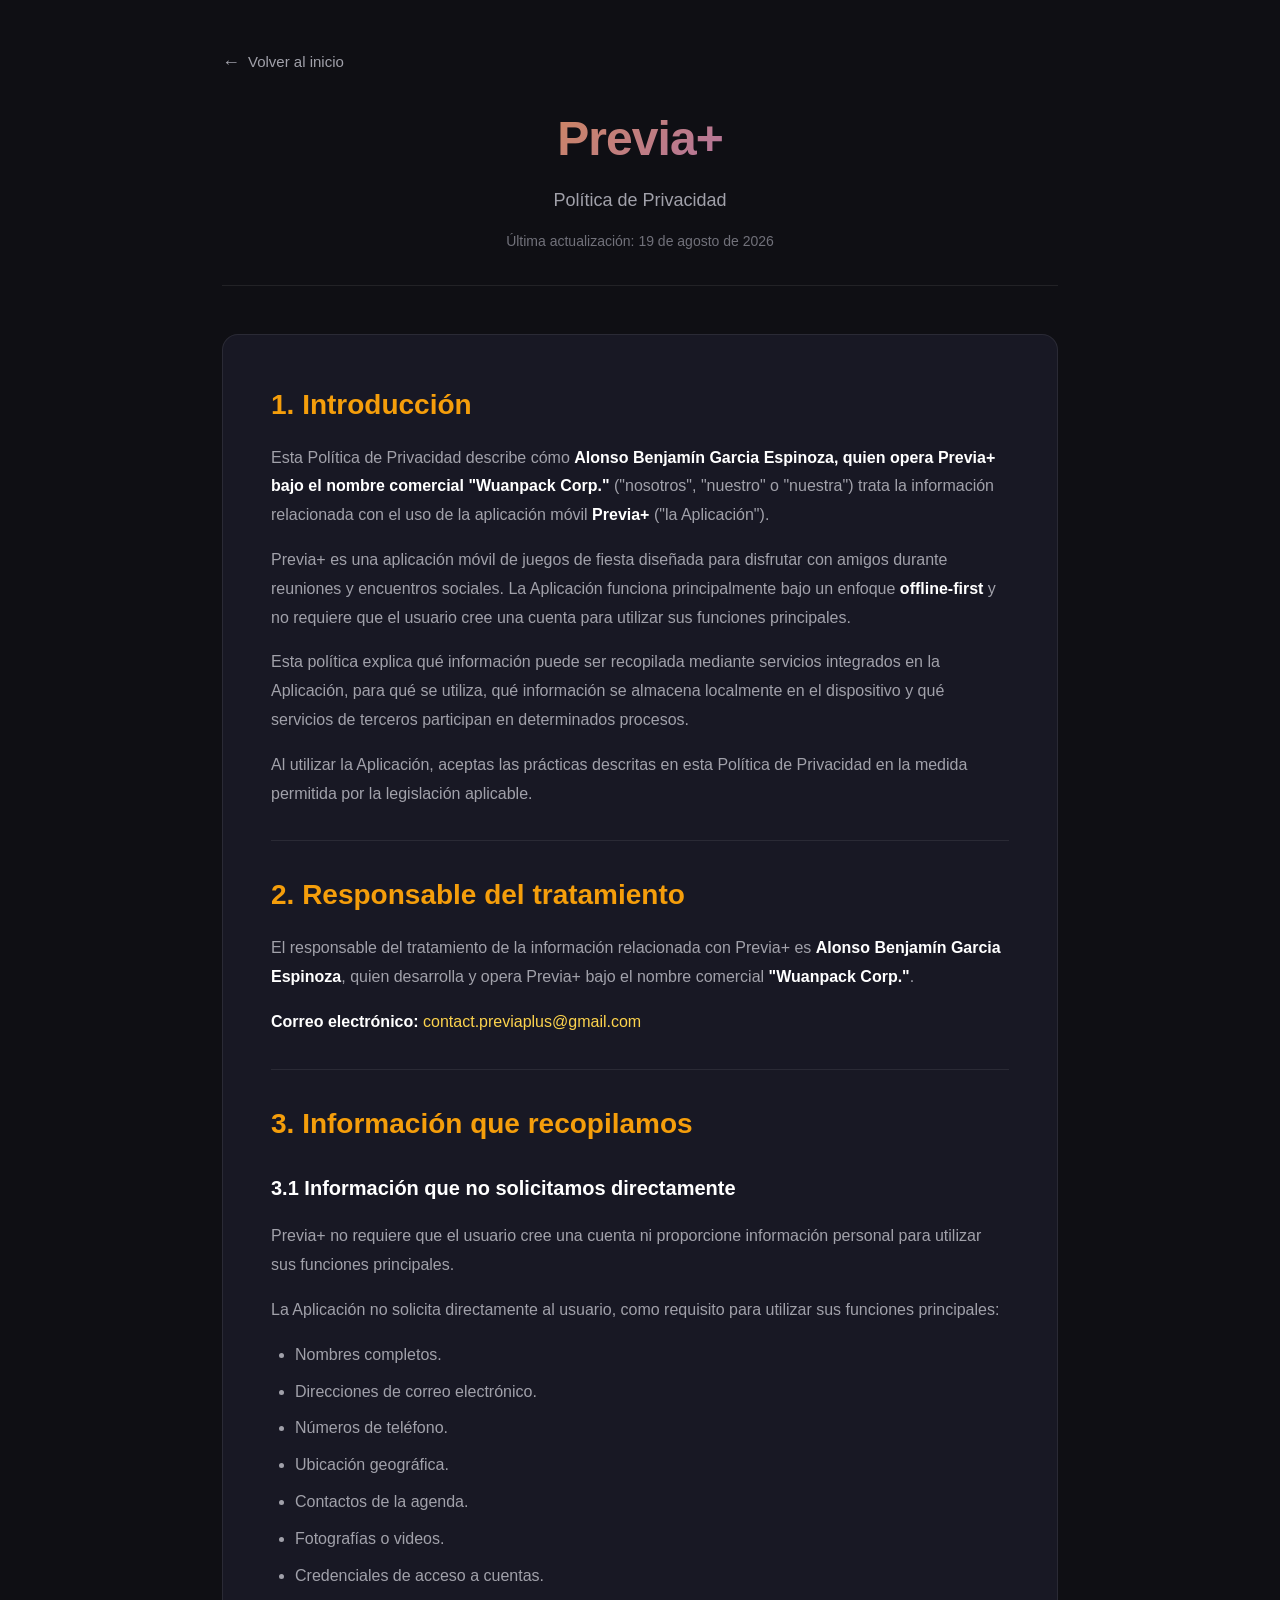
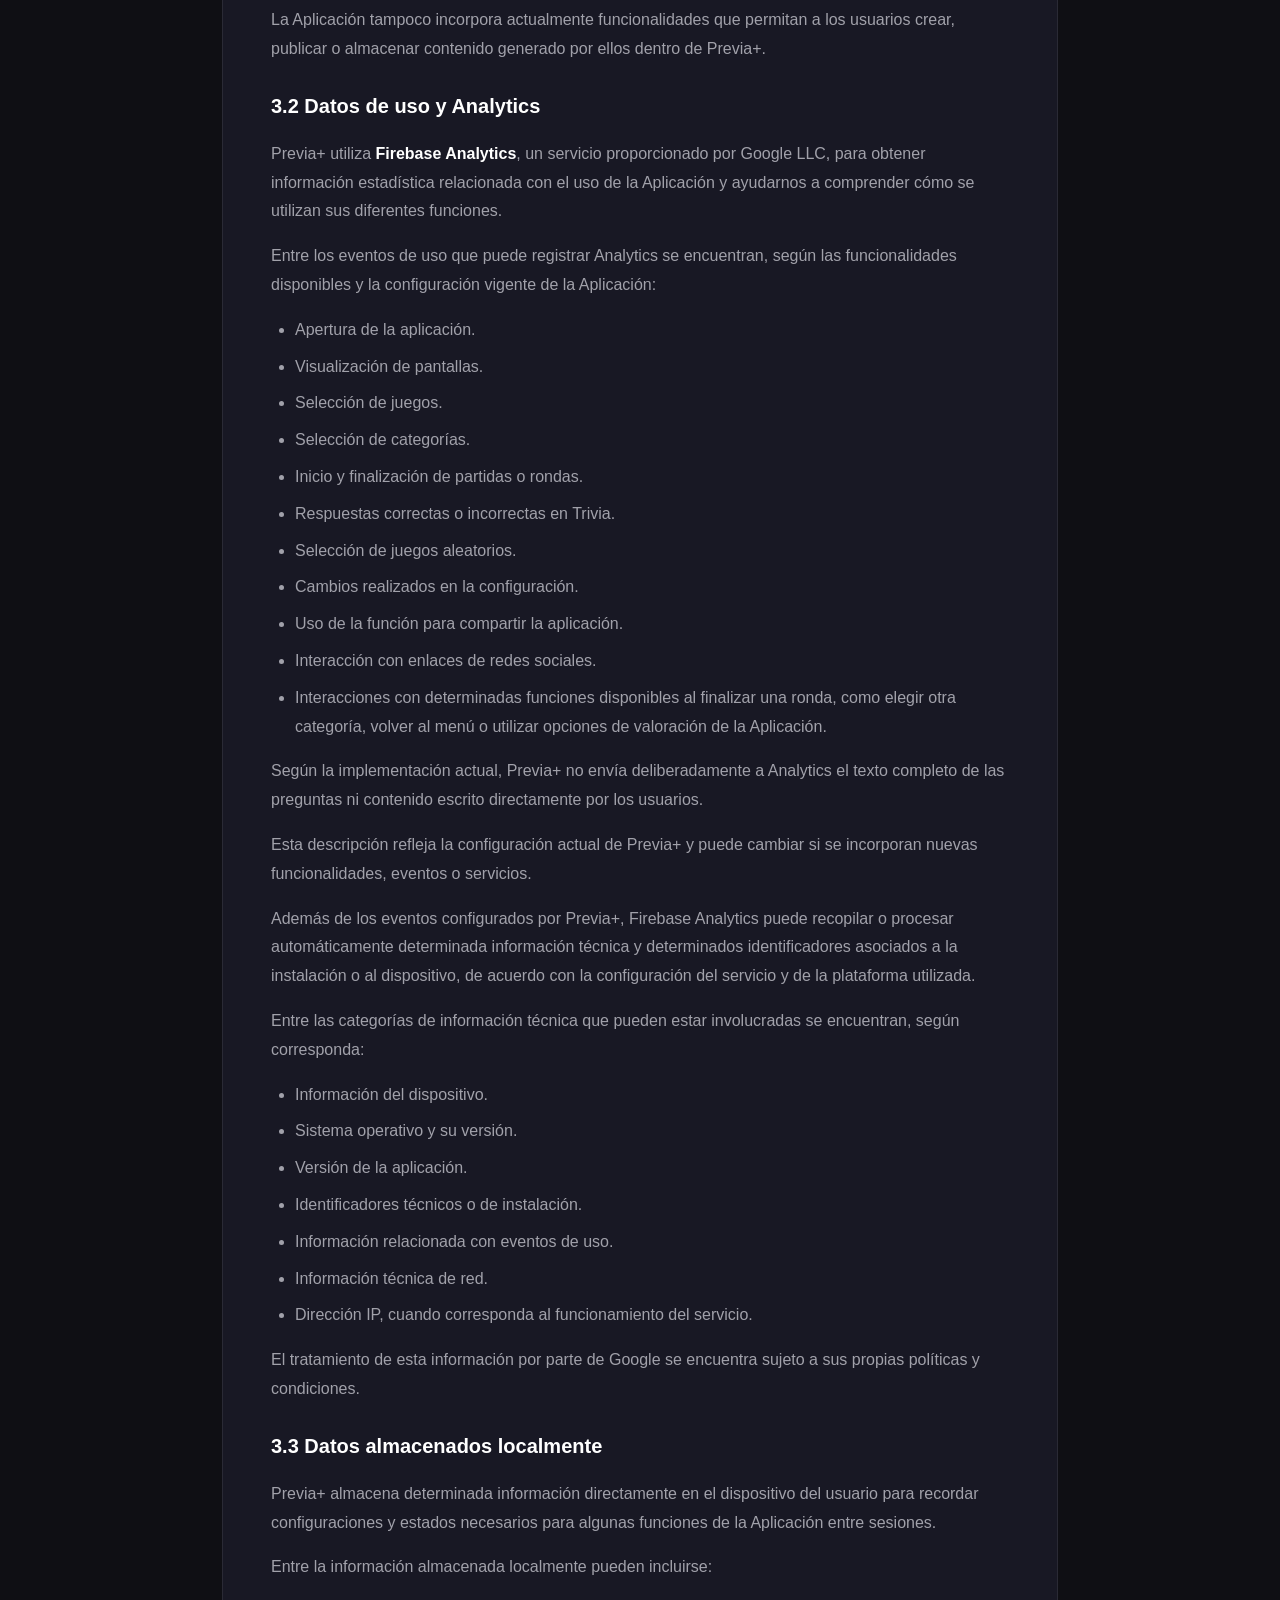
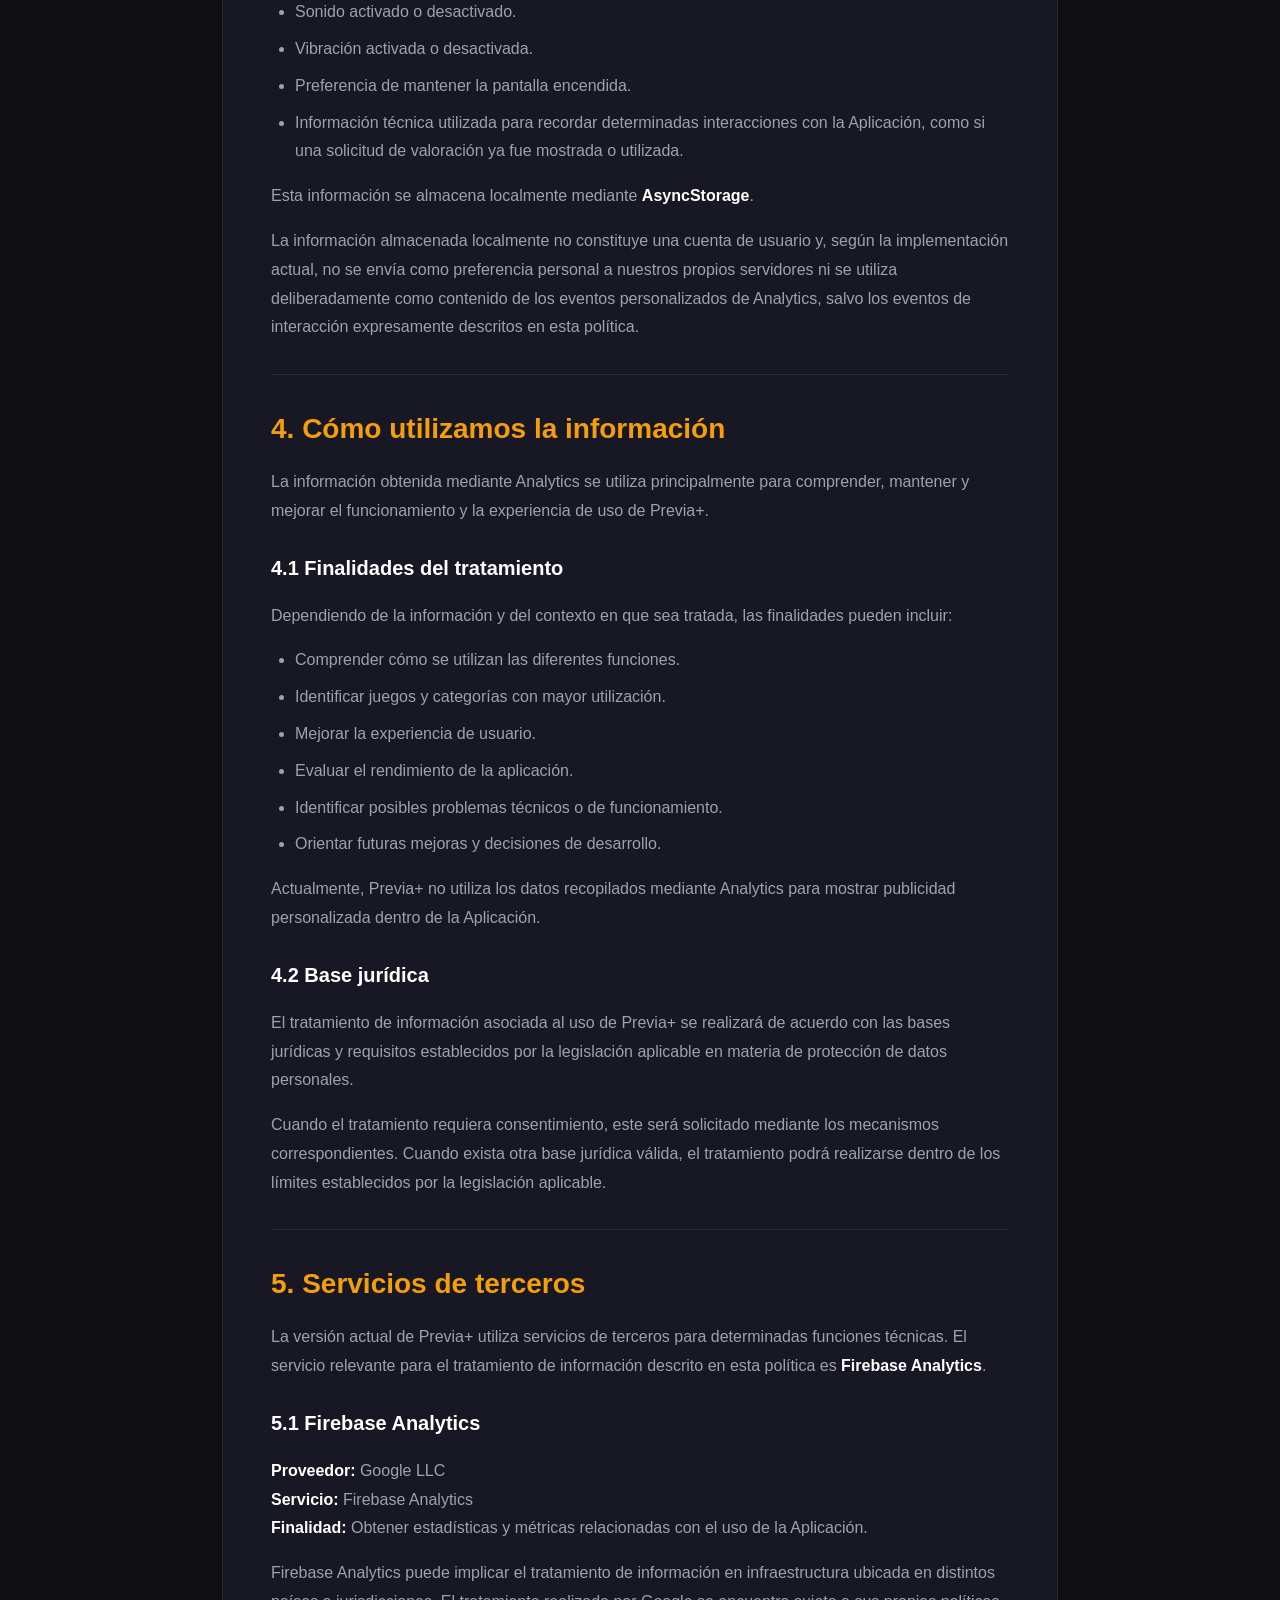
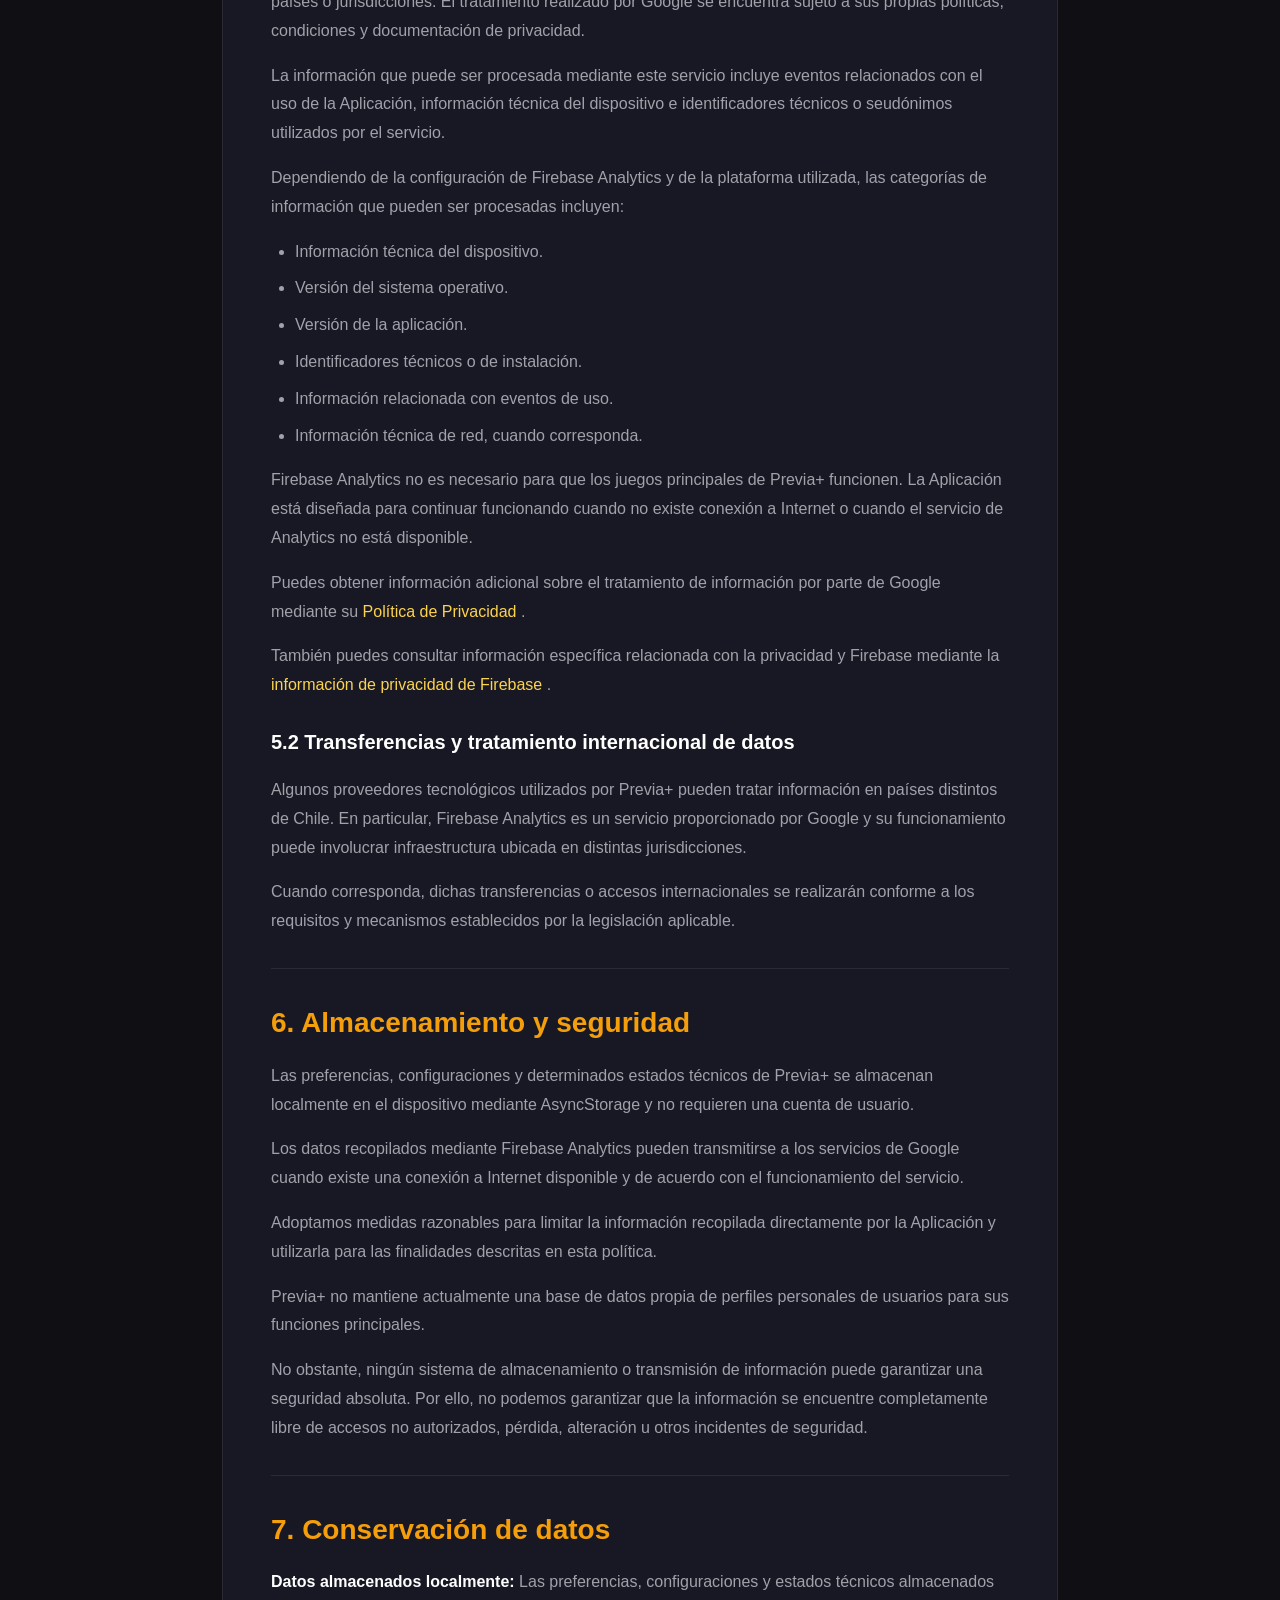
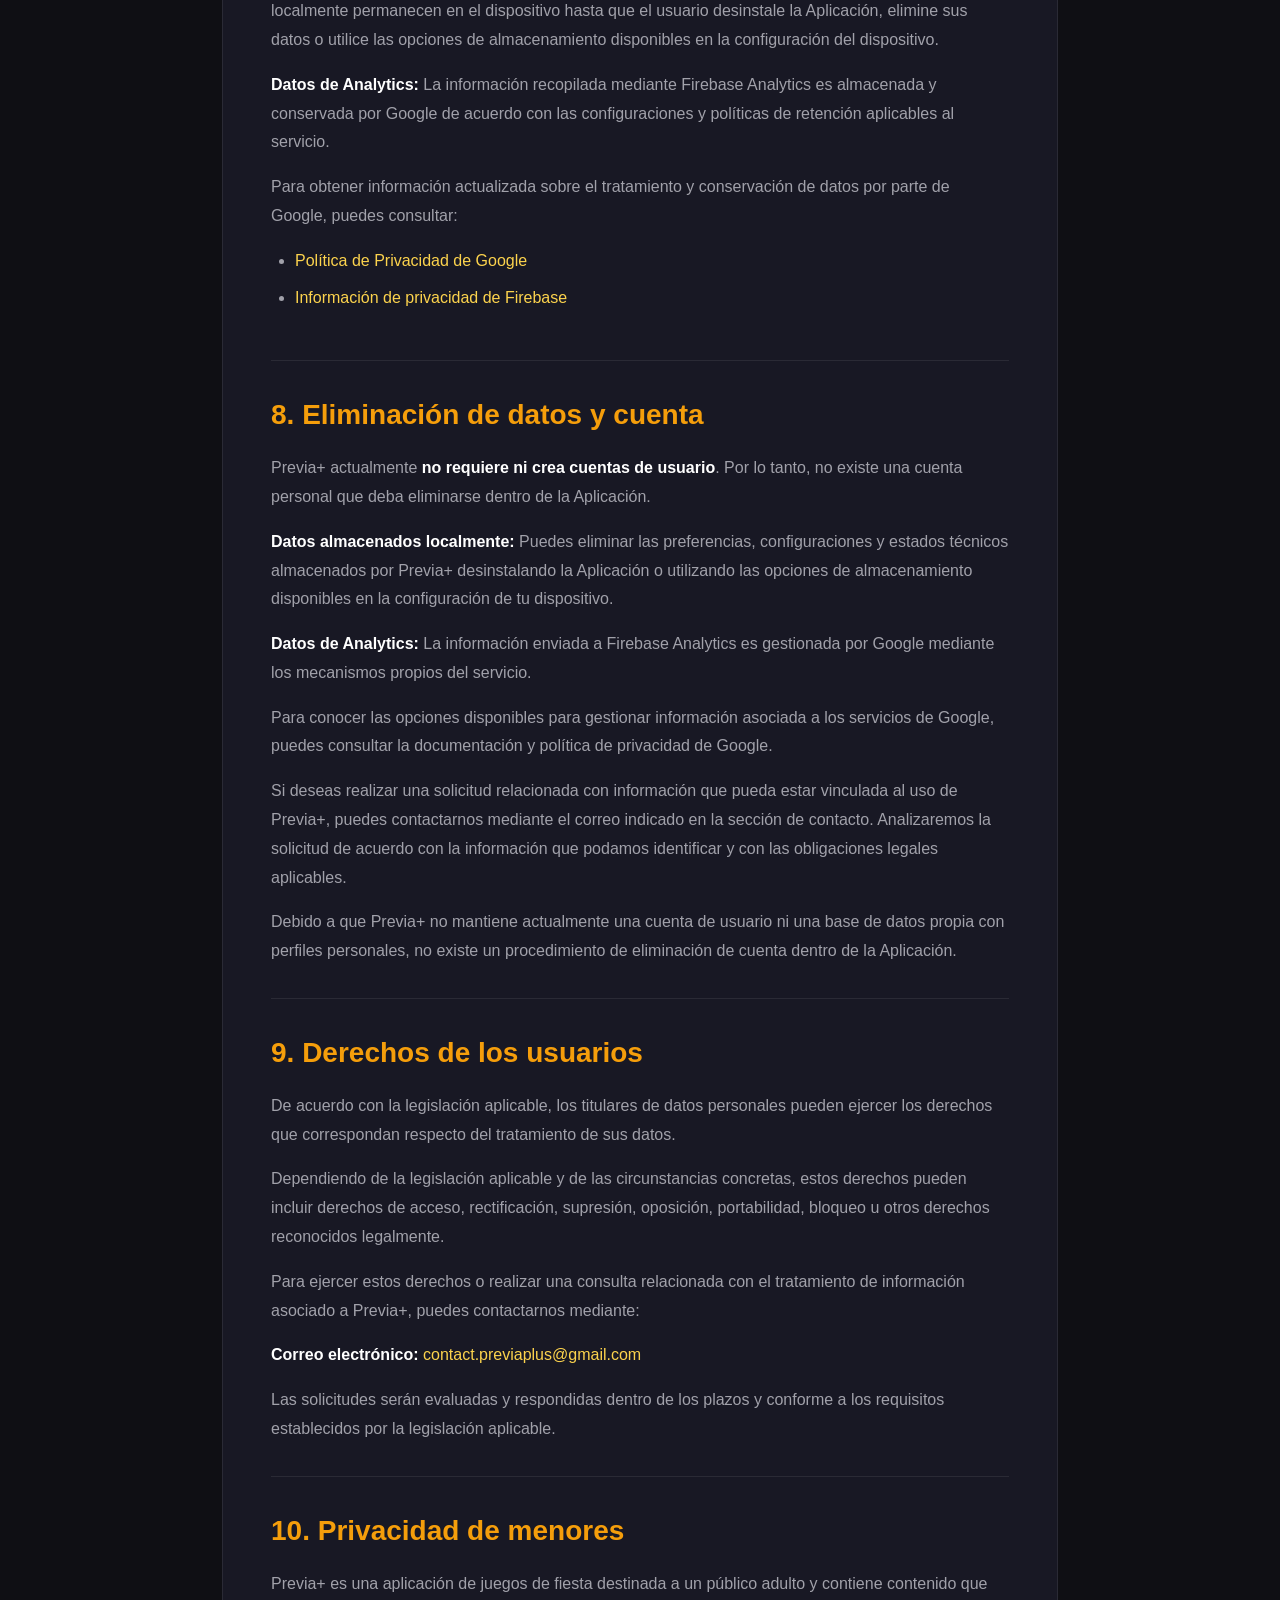
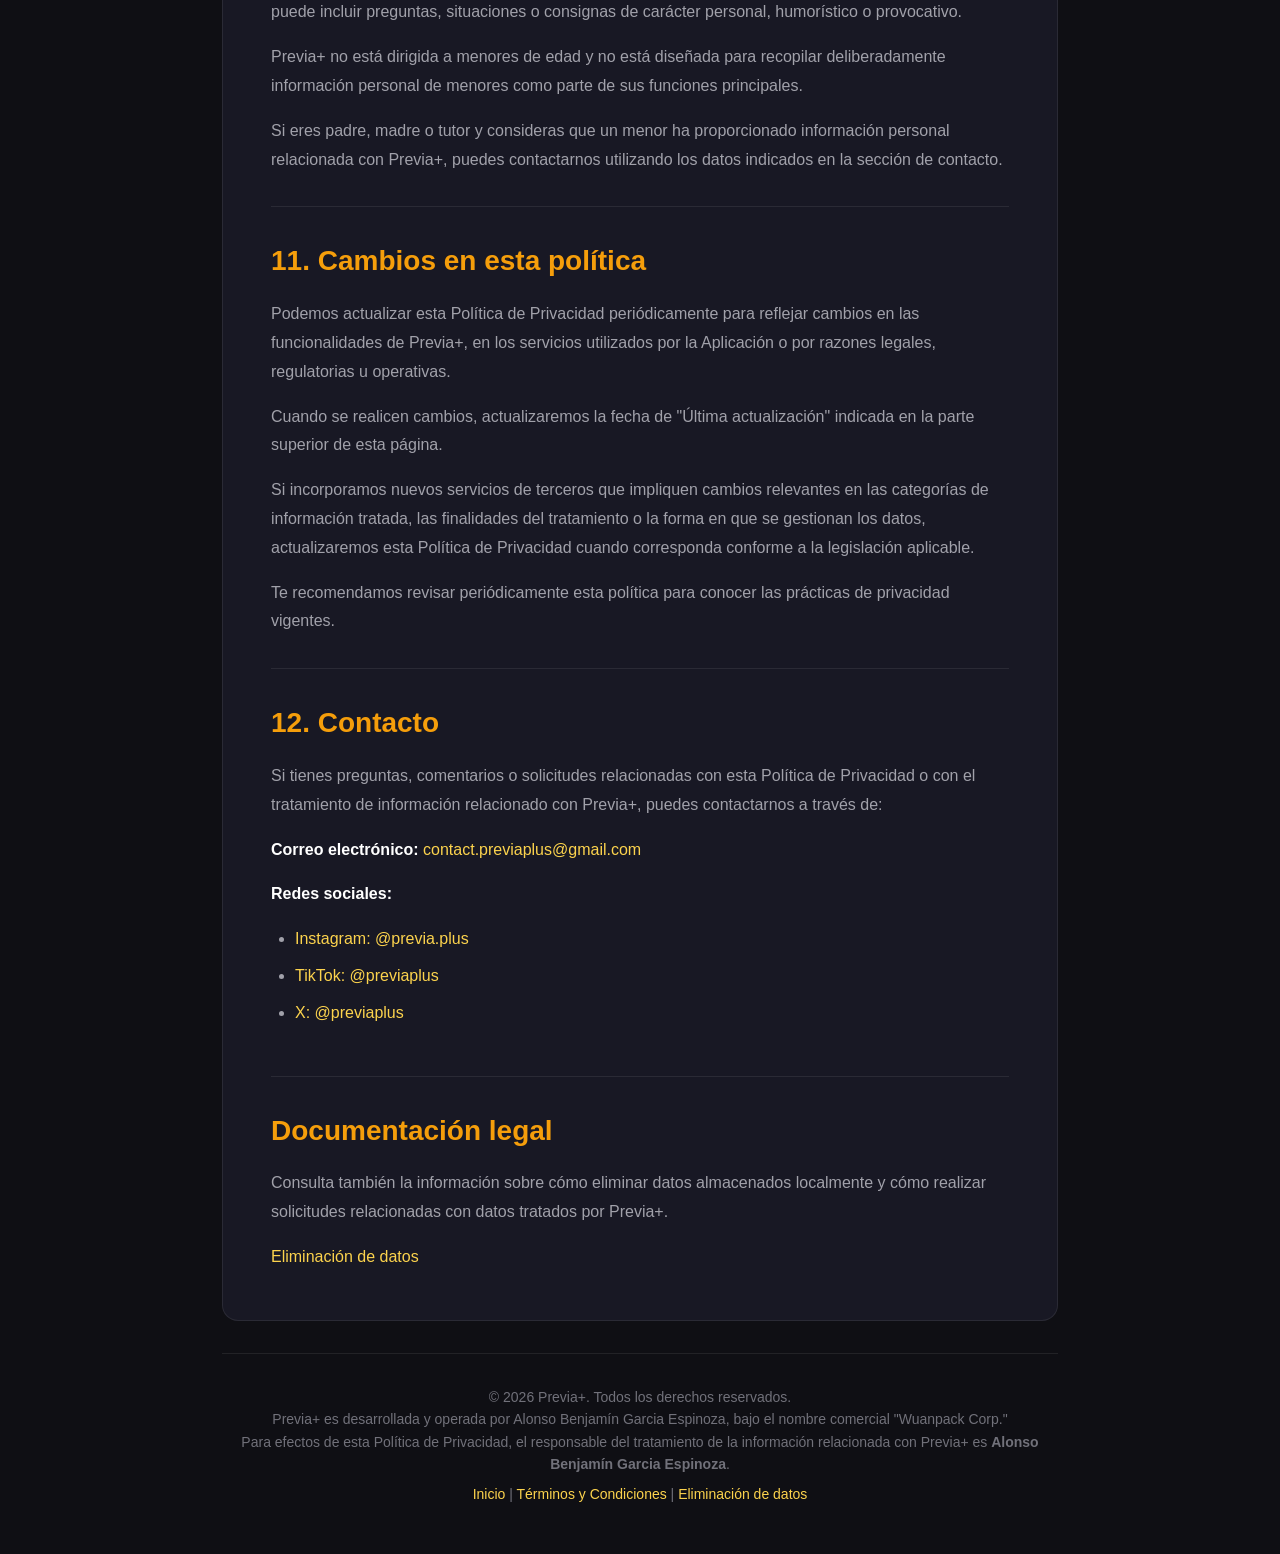
==== commit 02ad0ce5: "data deletion page" ====
--- a/index.html
+++ b/index.html
@@ -766,6 +766,21 @@
             </ul>
           </div>
         </section>
+        <section class="section">
+          <h2 class="section-title">Documentación legal</h2>
+
+          <div class="section-content">
+            <p>
+              Consulta también la información sobre cómo eliminar datos
+              almacenados localmente y cómo realizar solicitudes relacionadas con
+              datos tratados por Previa+.
+            </p>
+
+            <p>
+              <a href="data-deletion.html">Eliminación de datos</a>
+            </p>
+          </div>
+        </section>
       </main>
 
       <footer class="site-footer">
@@ -786,6 +801,8 @@
           <a href="index.html">Inicio</a>
           |
           <a href="terms.html">Términos y Condiciones</a>
+          |
+          <a href="data-deletion.html">Eliminación de datos</a>
         </p>
       </footer>
     </div>
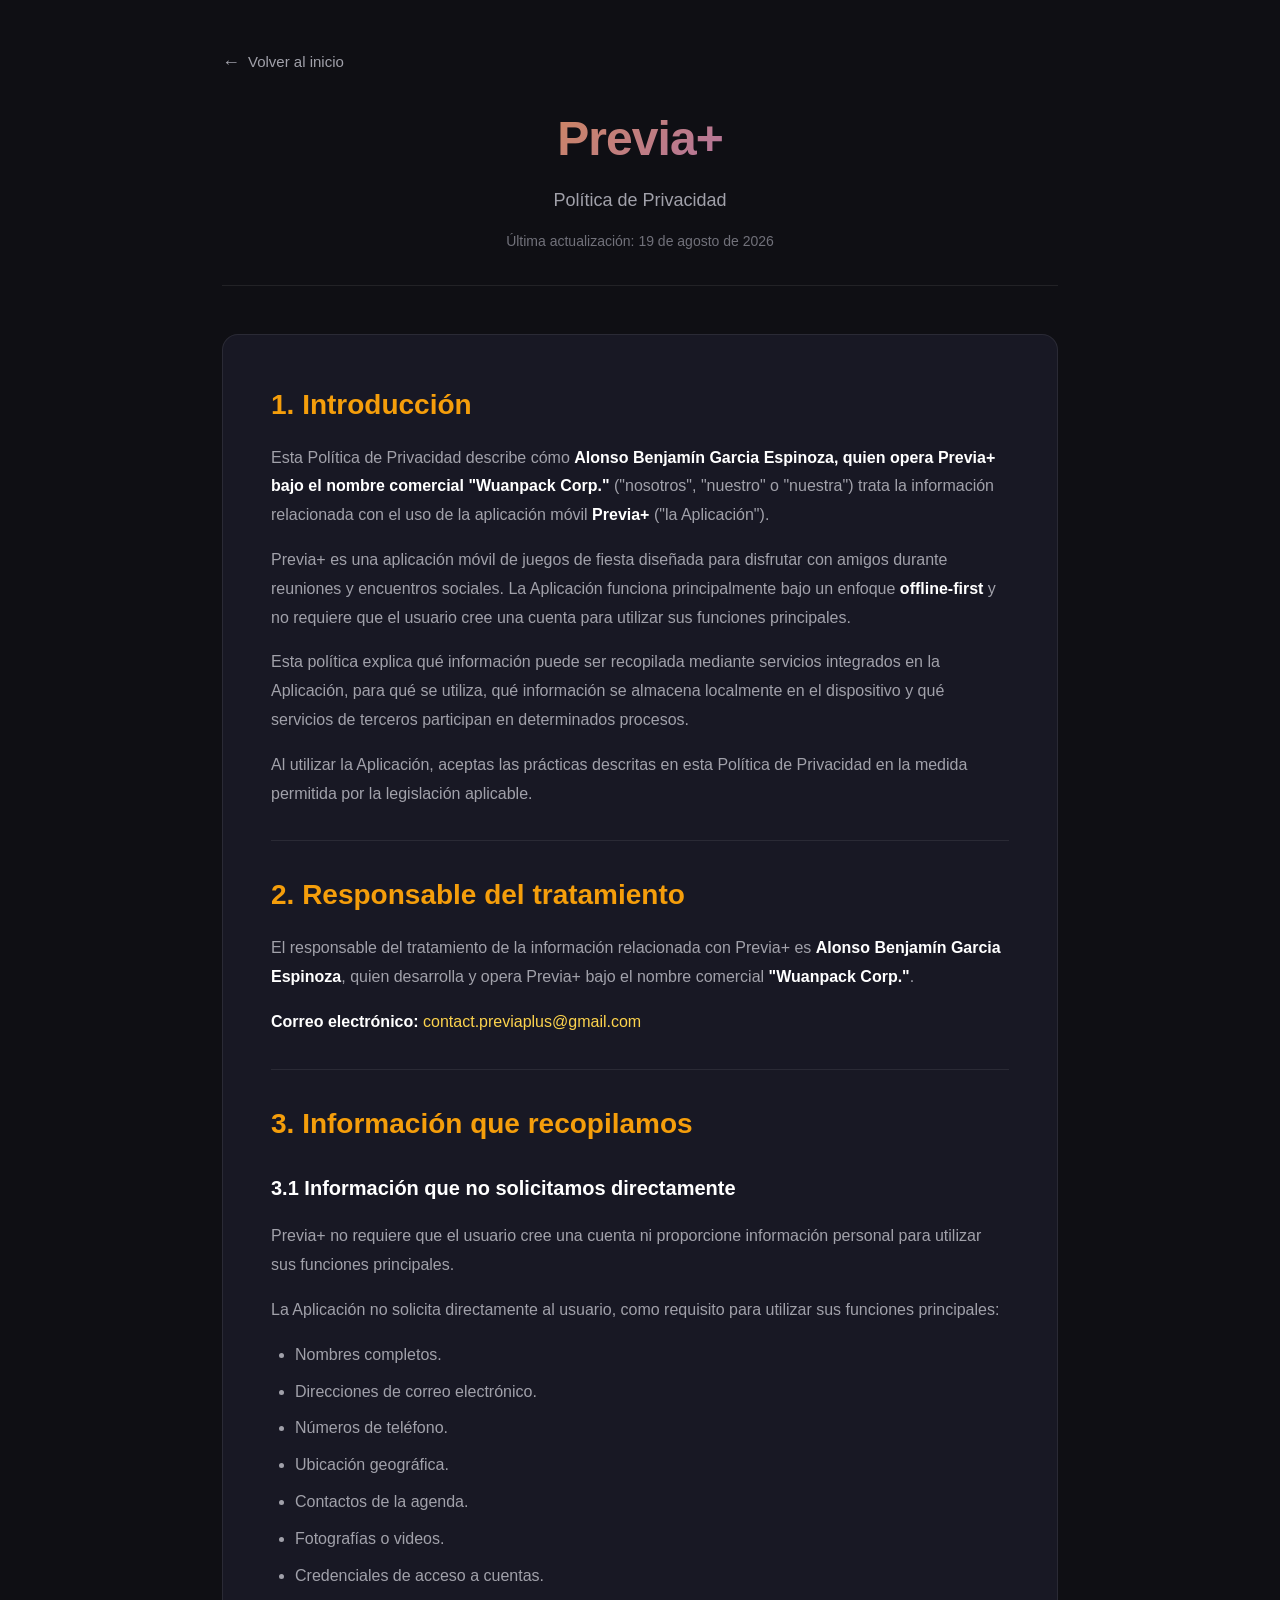
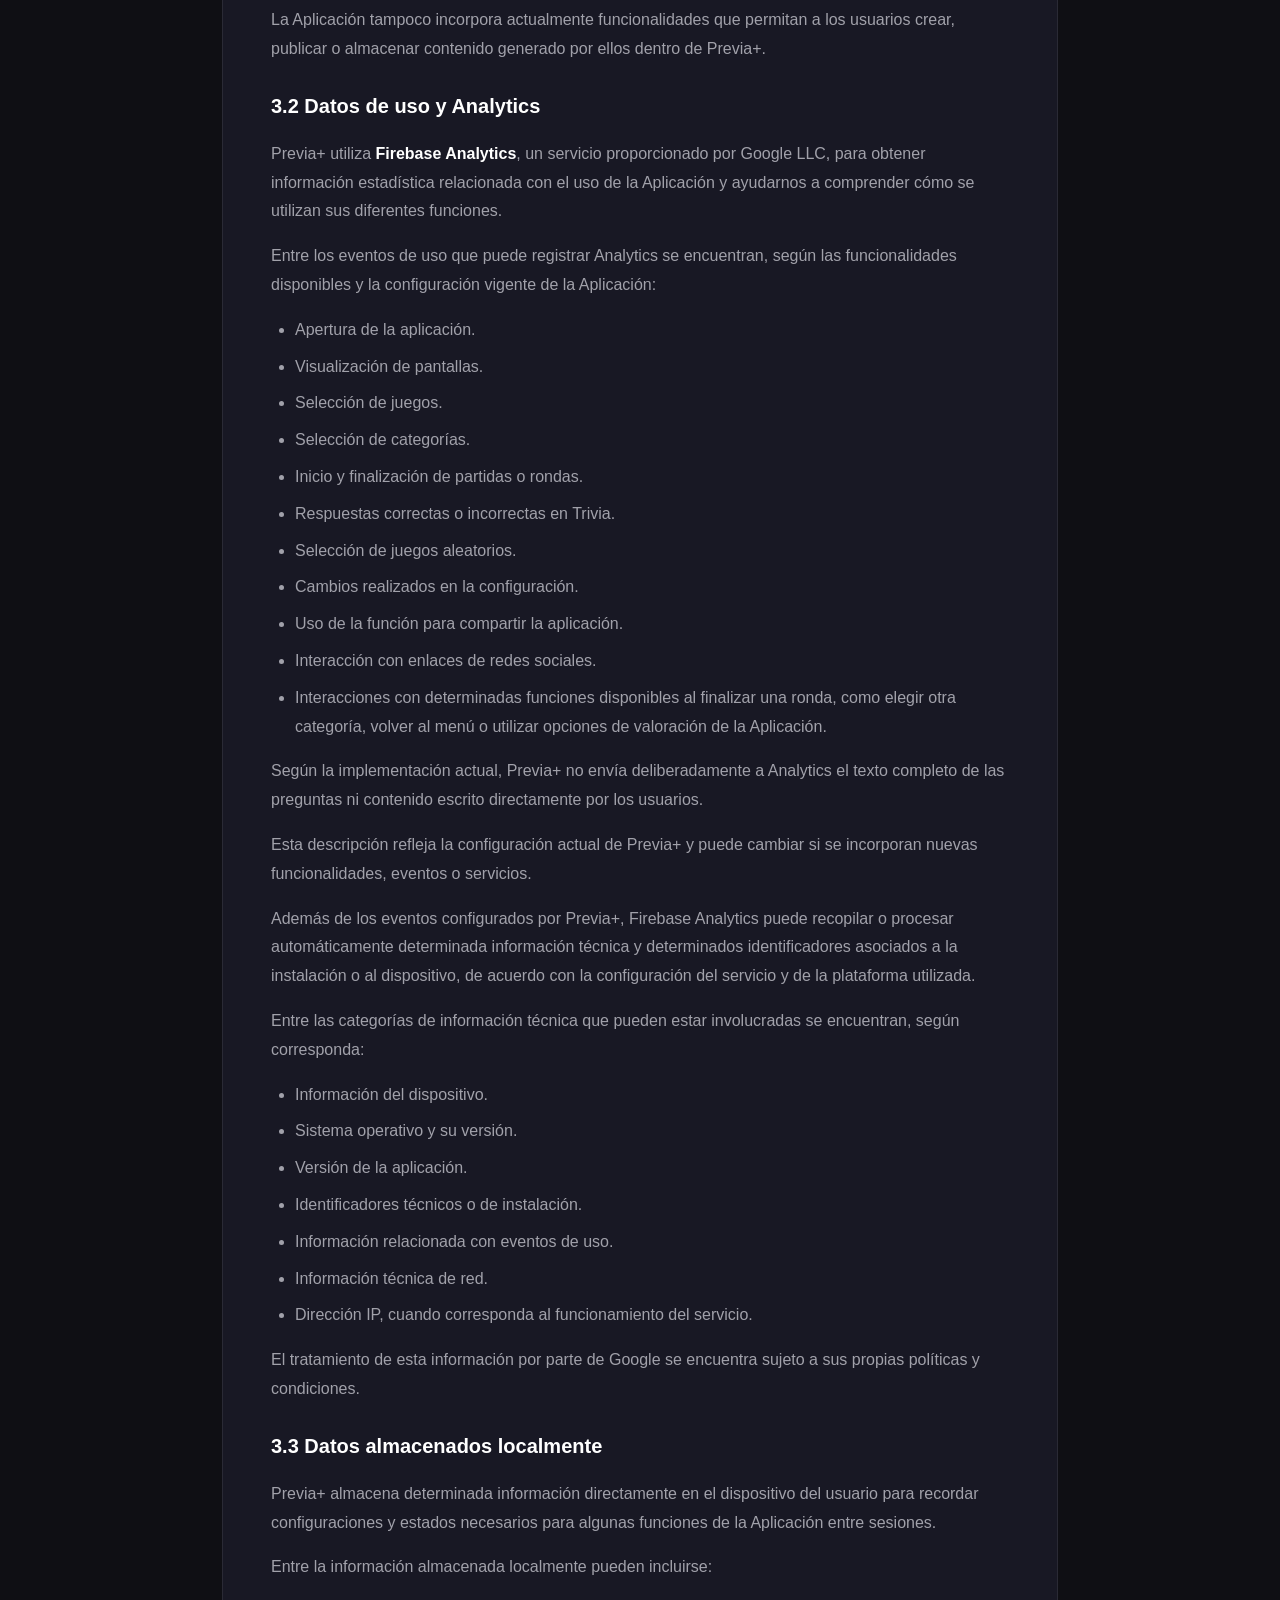
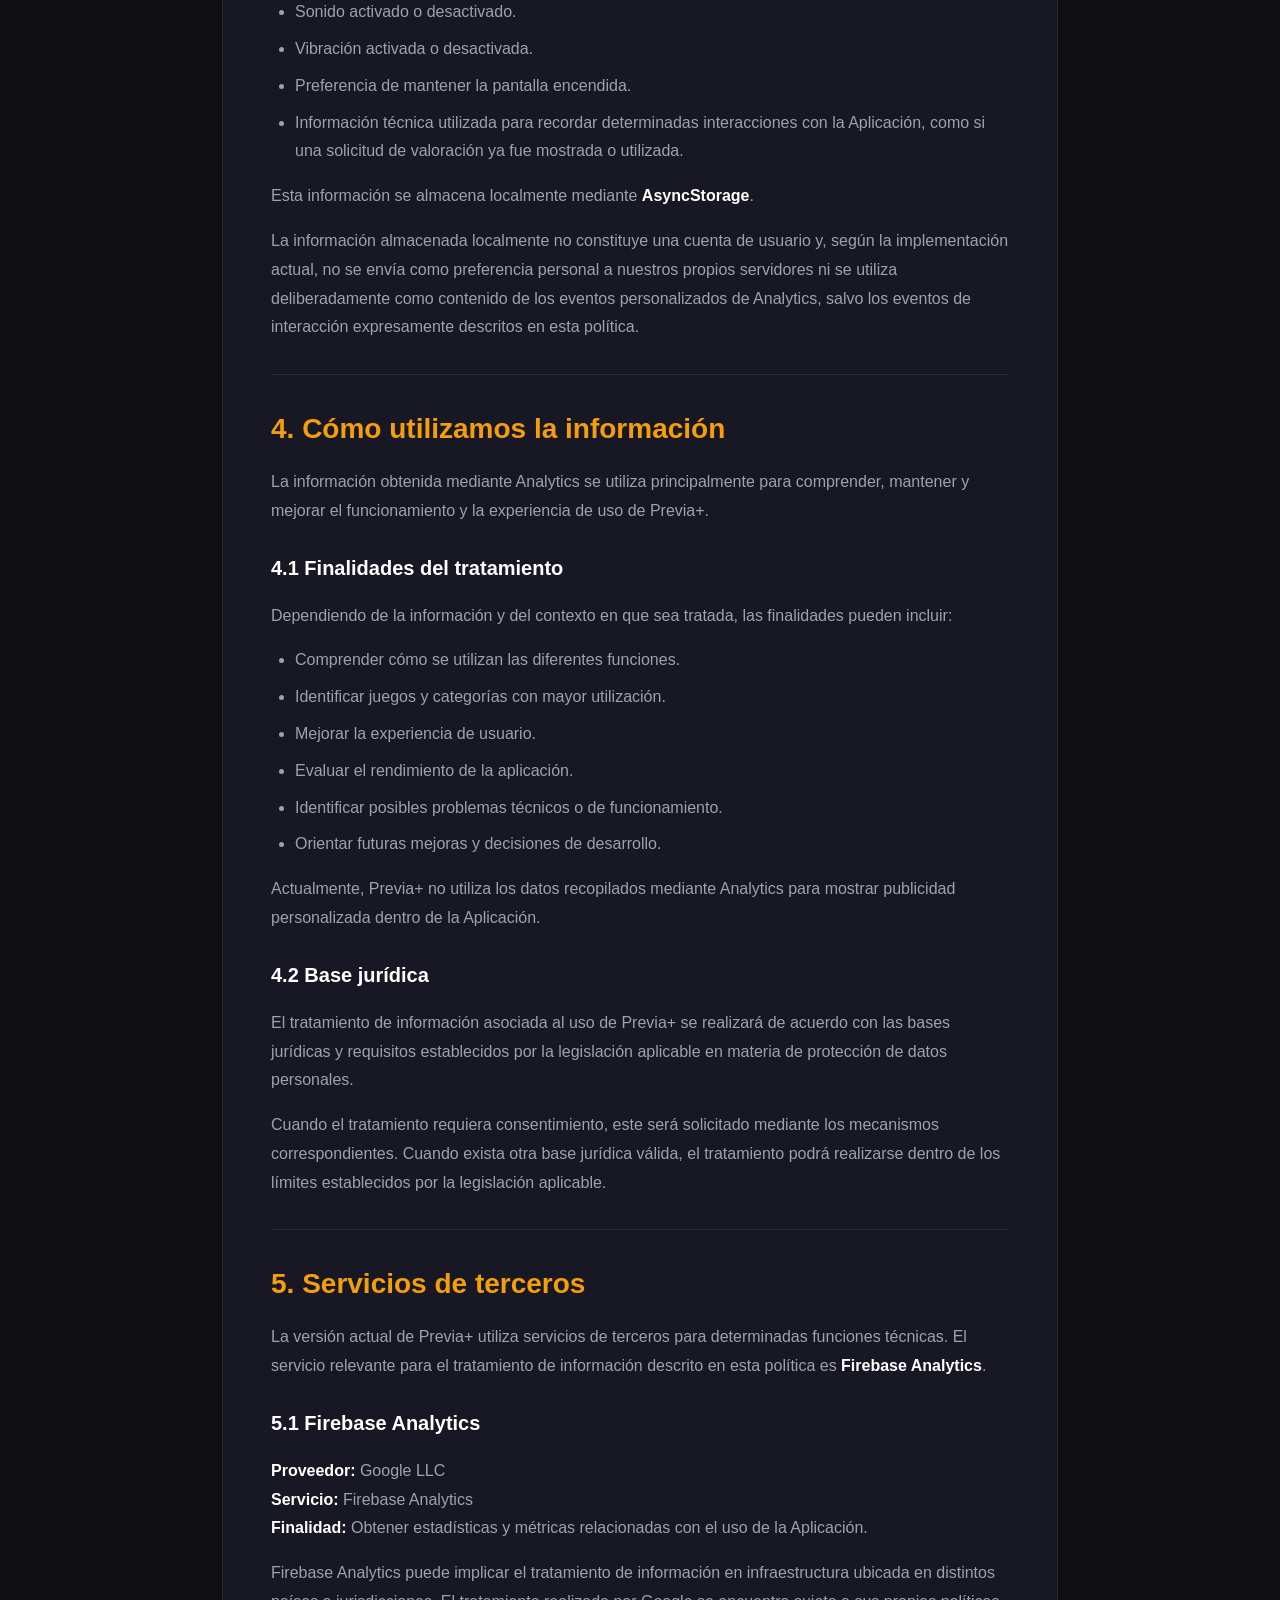
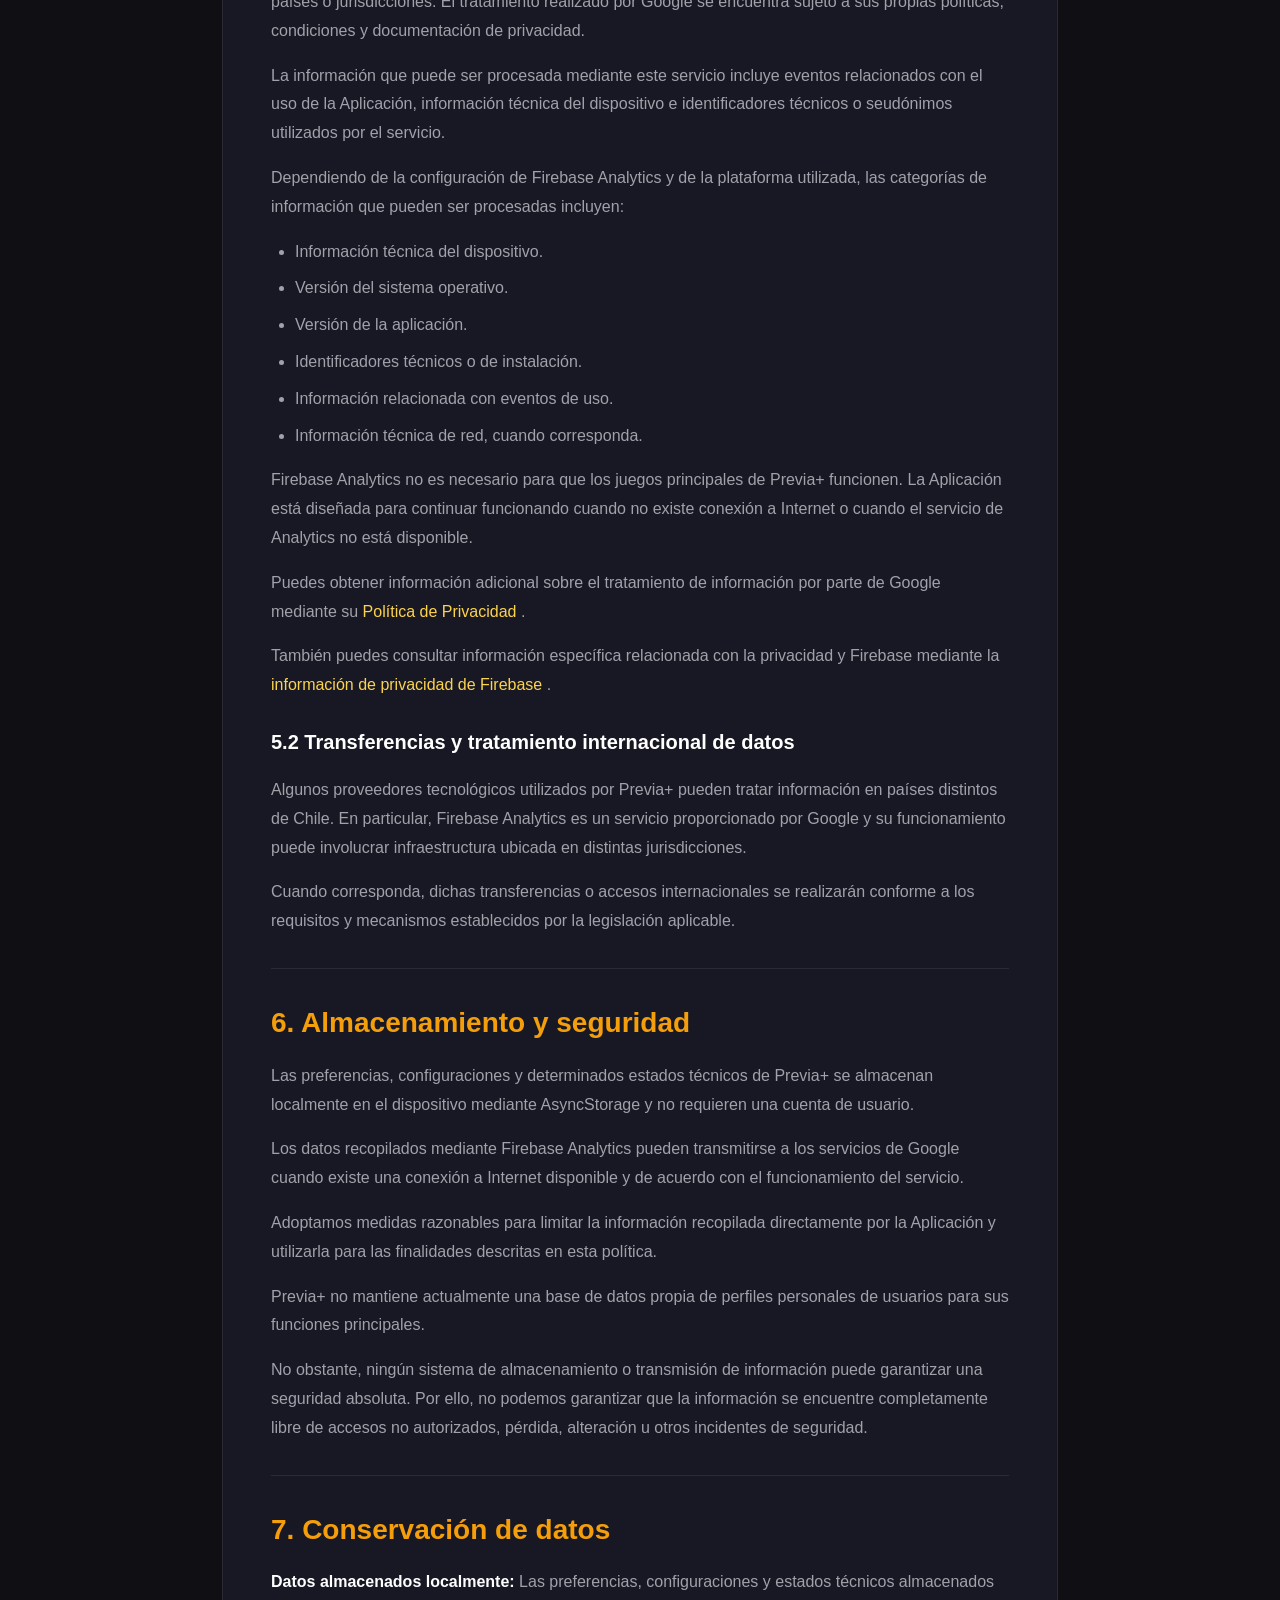
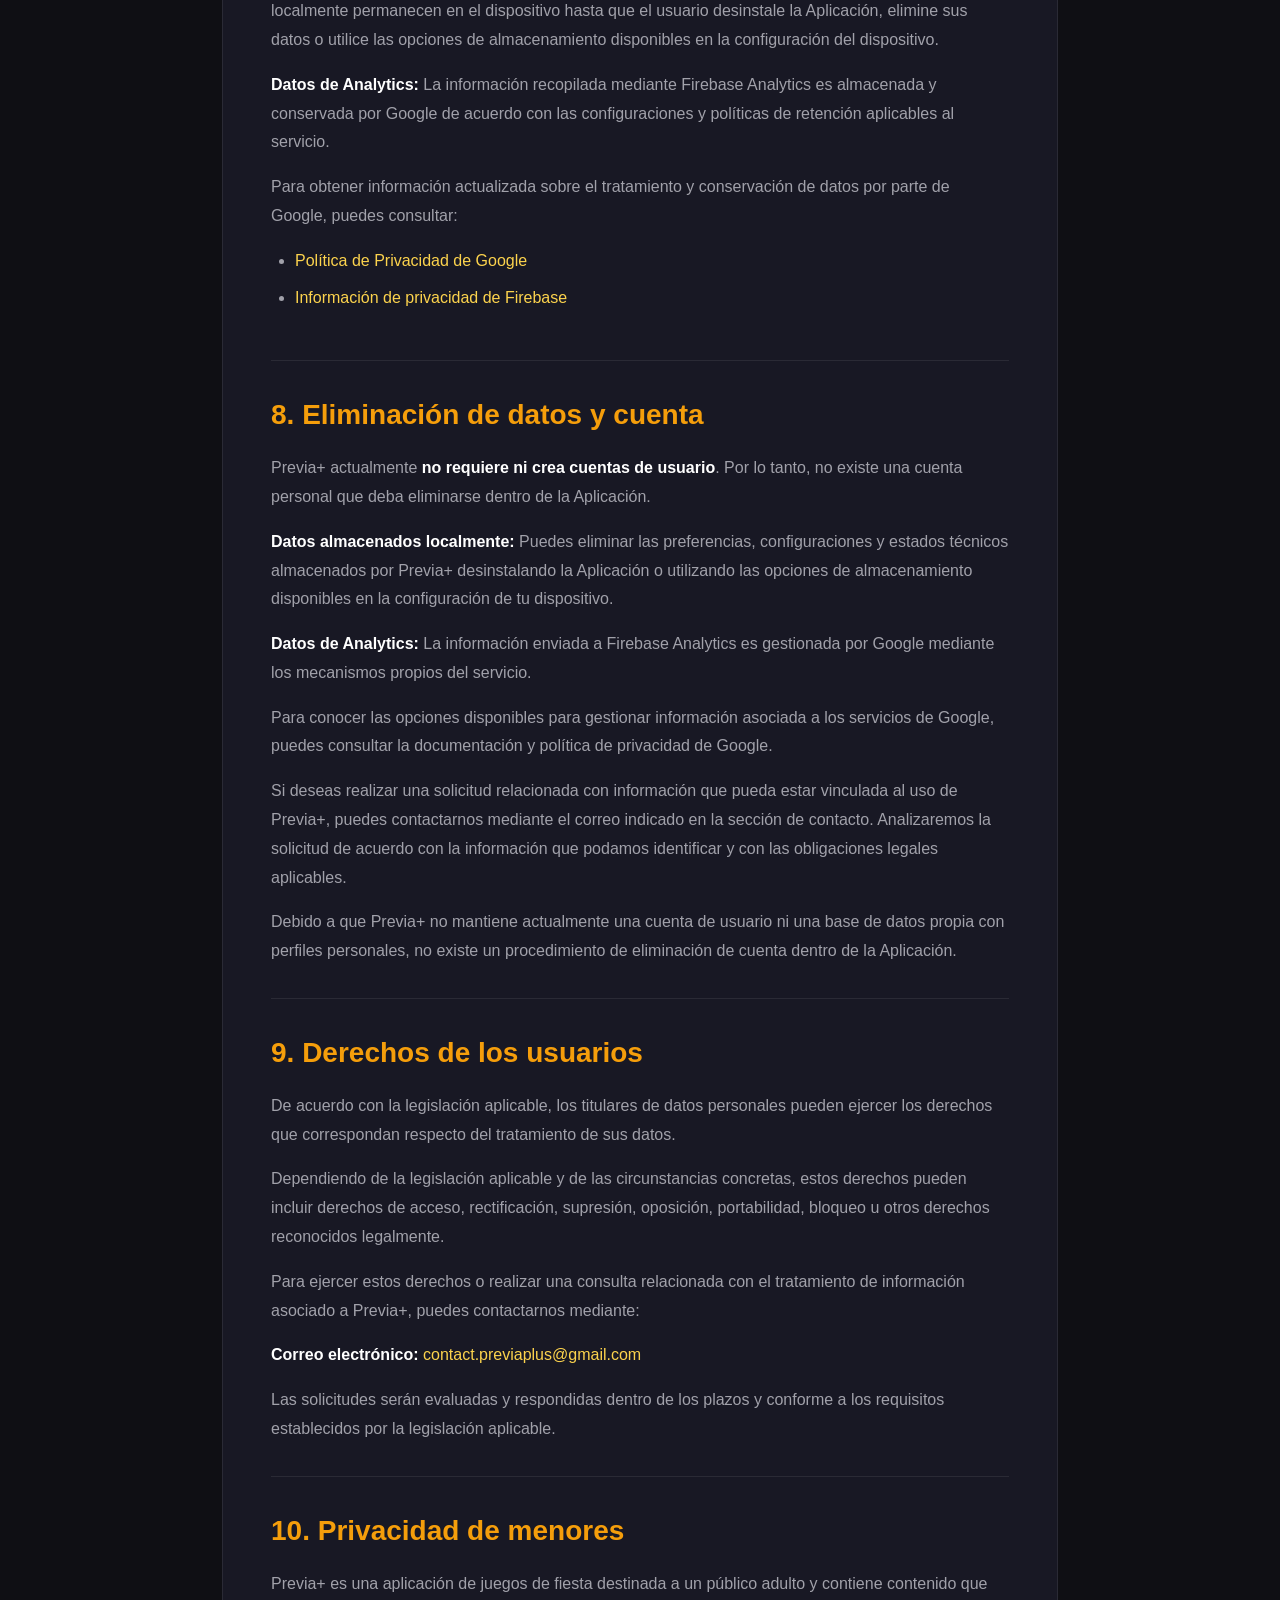
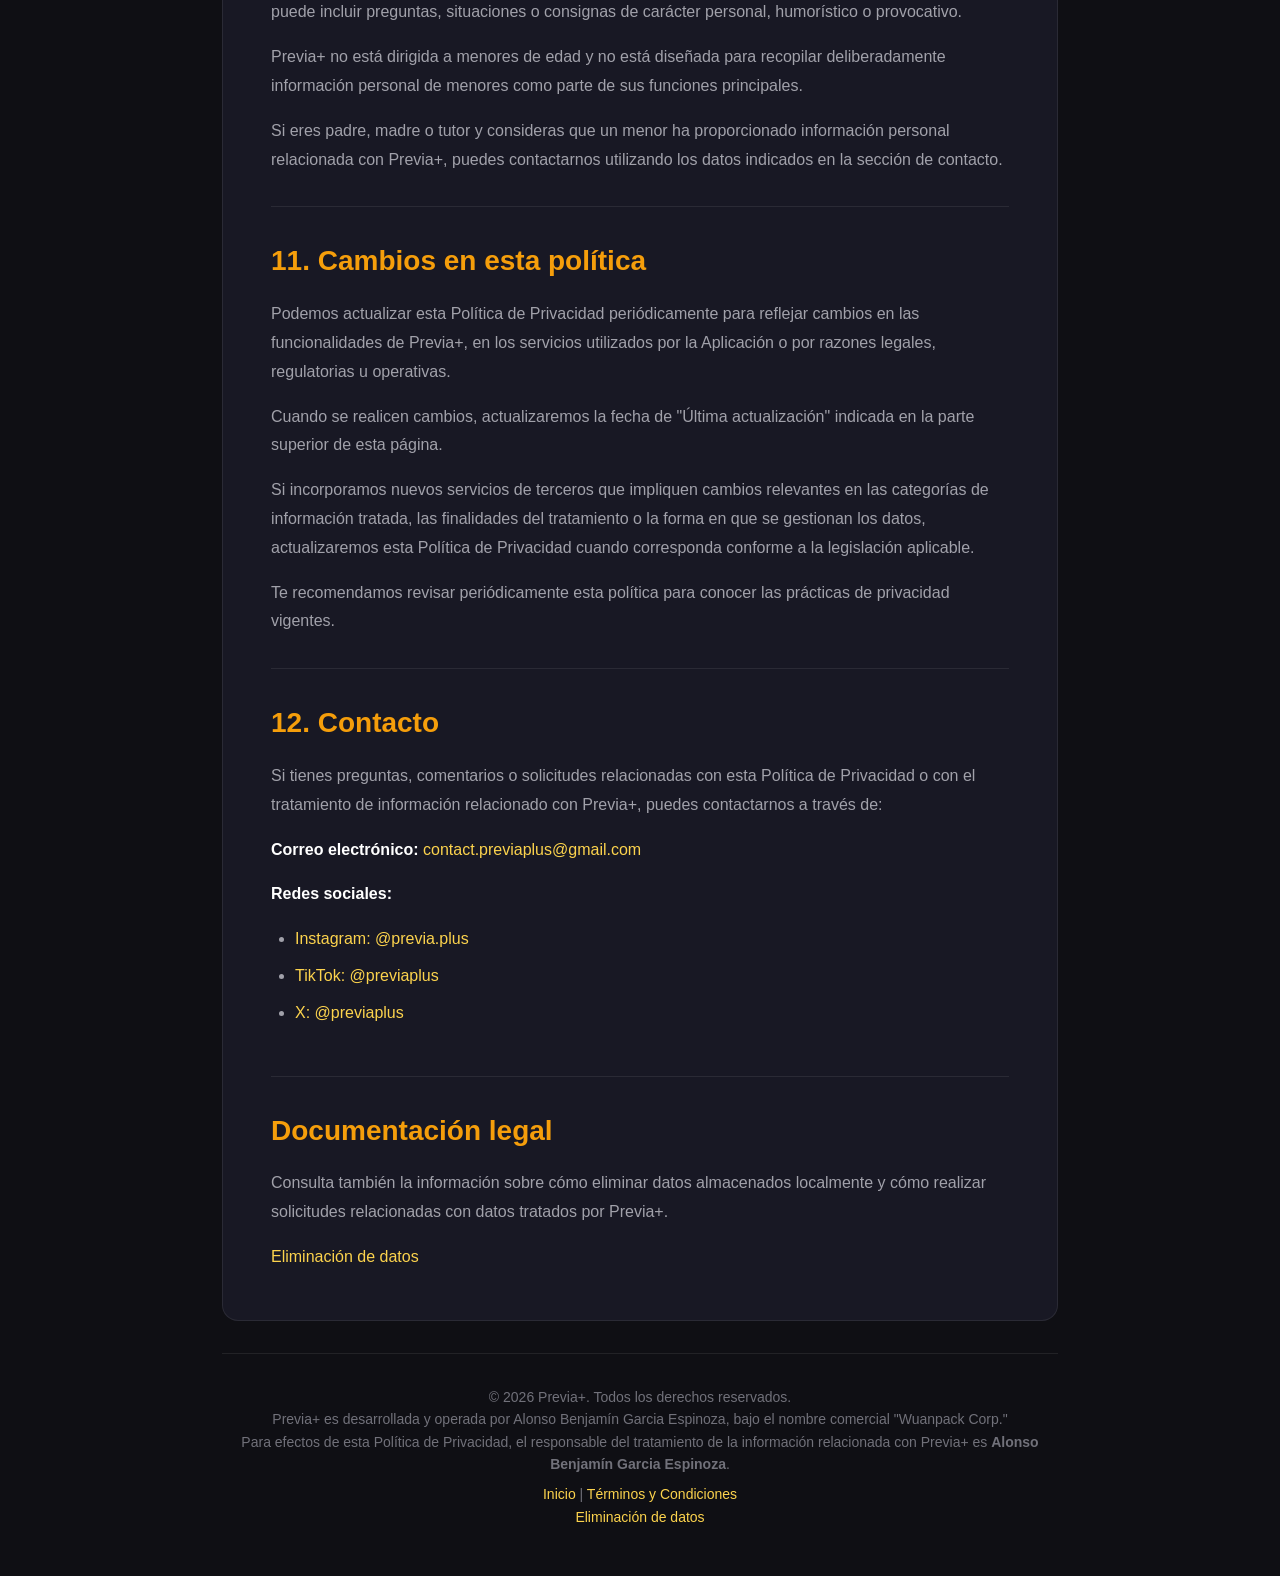
==== commit a8690604: "data deletion page" ====
--- a/index.html
+++ b/index.html
@@ -801,7 +801,9 @@
           <a href="index.html">Inicio</a>
           |
           <a href="terms.html">Términos y Condiciones</a>
-          |
+        </p>
+
+        <p>
           <a href="data-deletion.html">Eliminación de datos</a>
         </p>
       </footer>
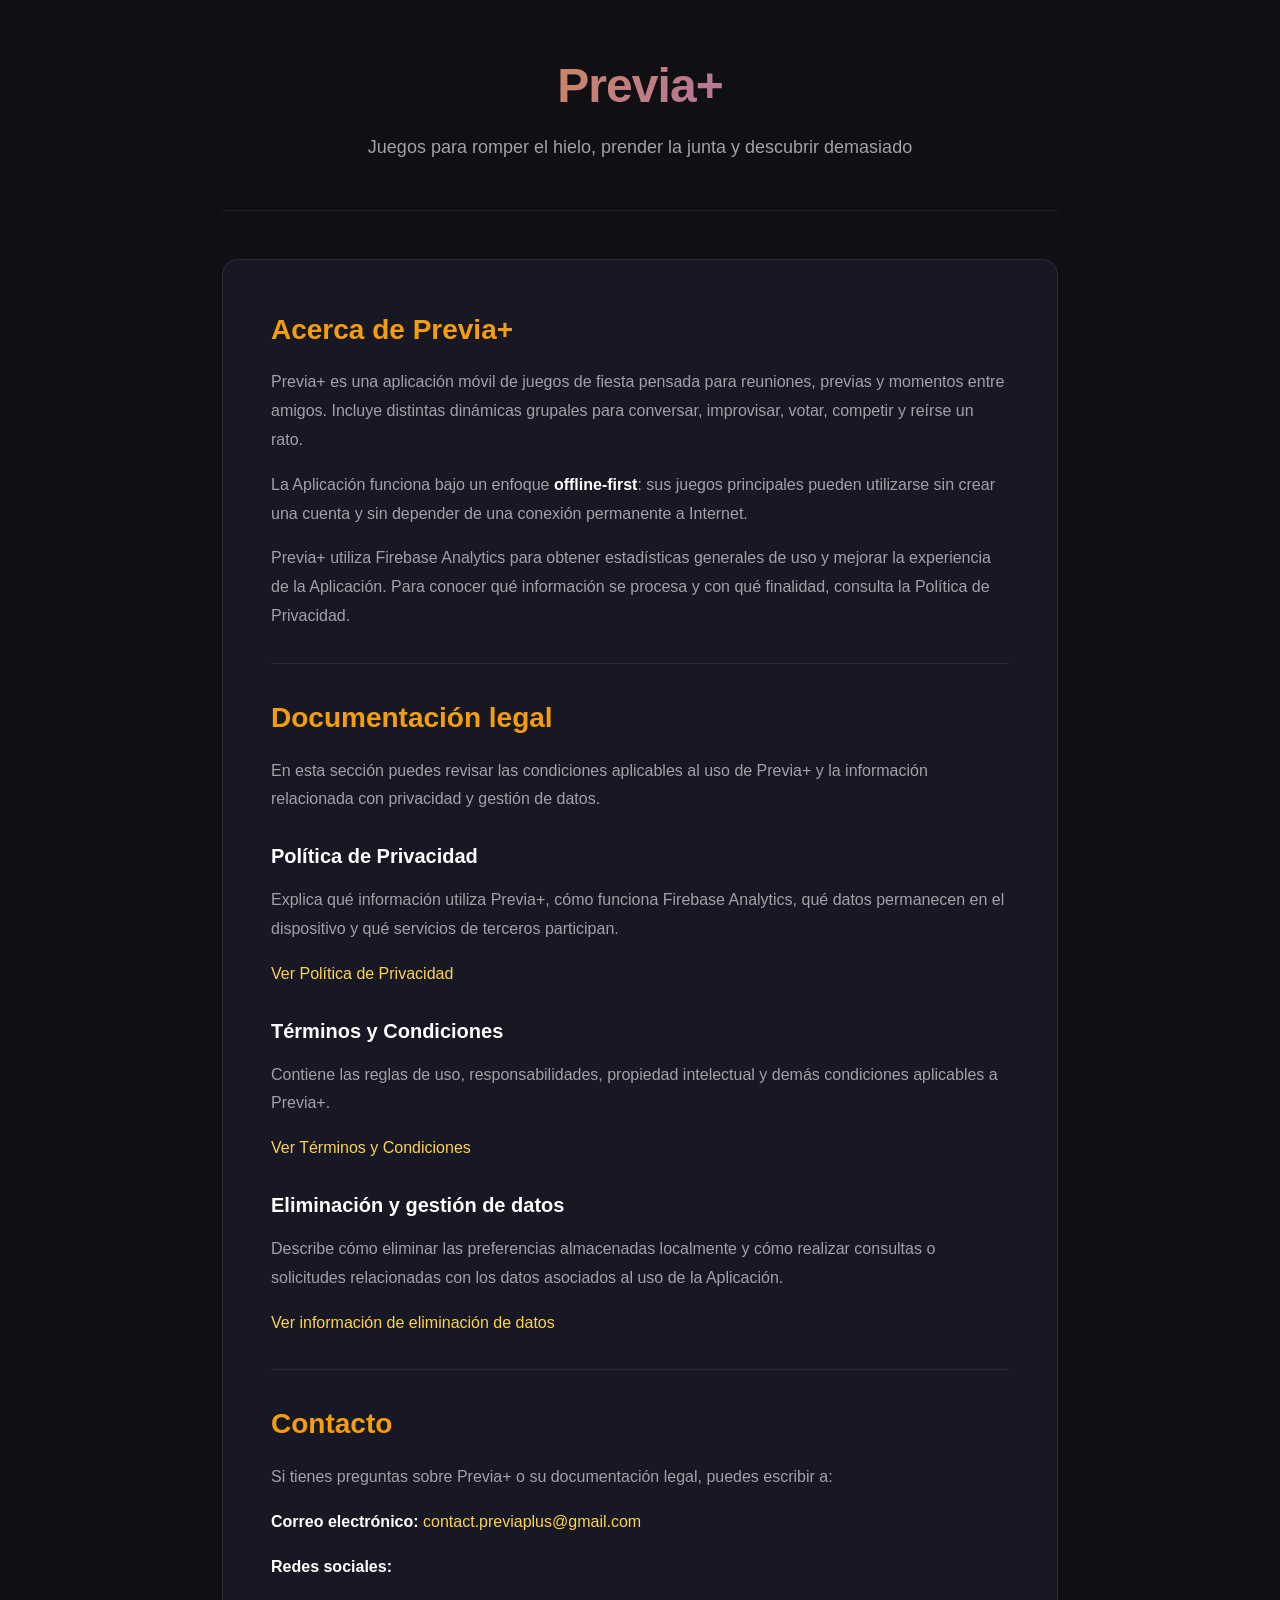
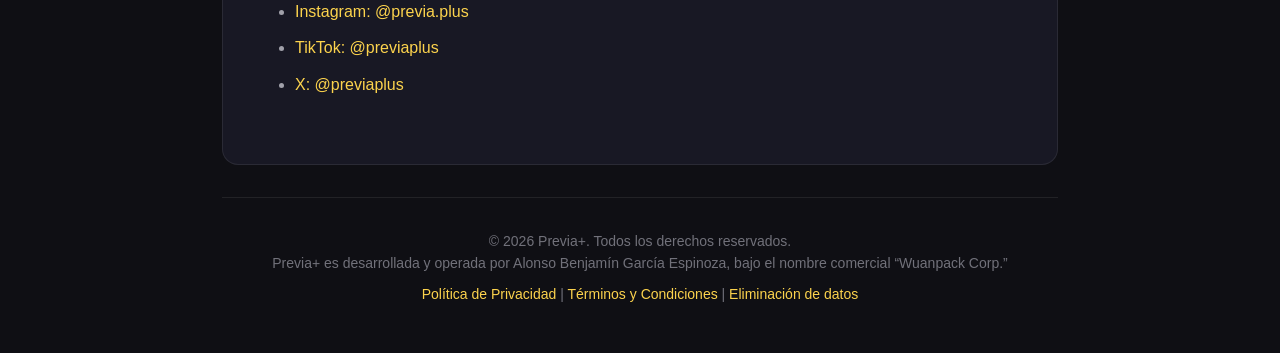
==== commit 69b32040: "parte legal actualizada con respecto a version 1.0.1" ====
--- a/index.html
+++ b/index.html
@@ -1,4 +1,5 @@
 <!doctype html>
+
 <html lang="es">
   <head>
     <meta charset="UTF-8" />
@@ -6,82 +7,140 @@
 
     <meta
       name="description"
-      content="Política de Privacidad de Previa+ - Información sobre el tratamiento de datos y servicios utilizados por la aplicación."
+      content="Información oficial y documentación legal de Previa+, aplicación de juegos de fiesta desarrollada por Wuanpack Corp."
     />
 
     <meta name="theme-color" content="#0F0F14" />
     <meta name="robots" content="index, follow" />
 
-    <title>Política de Privacidad - Previa+</title>
+    <title>Previa+ - Información legal</title>
 
     <link rel="stylesheet" href="style.css" />
   </head>
 
   <body>
     <div class="container">
-      <a href="index.html" class="back-link">Volver al inicio</a>
-
       <header class="site-header">
         <h1 class="logo">Previa+</h1>
-
-        <p class="subtitle">Política de Privacidad</p>
-
-        <p class="update-date">Última actualización: 19 de agosto de 2026</p>
+        <p class="subtitle">
+          Juegos para romper el hielo, prender la junta y descubrir demasiado
+        </p>
       </header>
 
       <main class="main-content">
-        <!-- 1. INTRODUCCIÓN -->
-
+        <!-- PRESENTACIÓN -->
         <section class="section">
-          <h2 class="section-title">1. Introducción</h2>
+          <h2 class="section-title">Acerca de Previa+</h2>
 
           <div class="section-content">
             <p>
-              Esta Política de Privacidad describe cómo
-              <strong>
-                Alonso Benjamín Garcia Espinoza, quien opera Previa+ bajo el
-                nombre comercial "Wuanpack Corp."
-              </strong>
-              ("nosotros", "nuestro" o "nuestra") trata la información
-              relacionada con el uso de la aplicación móvil
-              <strong>Previa+</strong> ("la Aplicación").
-            </p>
-
-            <p>
-              Previa+ es una aplicación móvil de juegos de fiesta diseñada para
-              disfrutar con amigos durante reuniones y encuentros sociales. La
-              Aplicación funciona principalmente bajo un enfoque
-              <strong>offline-first</strong> y no requiere que el usuario cree
-              una cuenta para utilizar sus funciones principales.
-            </p>
-
-            <p>
-              Esta política explica qué información puede ser recopilada
-              mediante servicios integrados en la Aplicación, para qué se
-              utiliza, qué información se almacena localmente en el dispositivo
-              y qué servicios de terceros participan en determinados procesos.
-            </p>
-
-            <p>
-              Al utilizar la Aplicación, aceptas las prácticas descritas en esta
-              Política de Privacidad en la medida permitida por la legislación
-              aplicable.
+              Previa+ es una aplicación móvil de juegos de fiesta pensada para
+              reuniones, previas y momentos entre amigos. Incluye distintas
+              dinámicas grupales para conversar, improvisar, votar, competir y
+              reírse un rato.
+            </p>
+
+            <p>
+              La Aplicación funciona bajo un enfoque
+              <strong>offline-first</strong>: sus juegos principales pueden
+              utilizarse sin crear una cuenta y sin depender de una conexión
+              permanente a Internet.
+            </p>
+
+            <p>
+              Previa+ utiliza Firebase Analytics para obtener estadísticas
+              generales de uso y mejorar la experiencia de la Aplicación. Para
+              conocer qué información se procesa y con qué finalidad, consulta
+              la Política de Privacidad.
             </p>
           </div>
         </section>
 
-        <!-- 2. RESPONSABLE -->
-
+        <!-- DOCUMENTACIÓN LEGAL -->
         <section class="section">
-          <h2 class="section-title">2. Responsable del tratamiento</h2>
+          <h2 class="section-title">Documentación legal</h2>
 
           <div class="section-content">
             <p>
-              El responsable del tratamiento de la información relacionada con
-              Previa+ es
-              <strong>Alonso Benjamín Garcia Espinoza</strong>, quien desarrolla
-              y opera Previa+ bajo el nombre comercial
-              <strong>"Wuanpack Corp."</strong>.
+              En esta sección puedes revisar las condiciones aplicables al uso
+              de Previa+ y la información relacionada con privacidad y gestión
+              de datos.
+            </p>
+
+            <h3
+              style="
+                color: var(--color-text-primary);
+                font-size: 1.25rem;
+                margin: 1.5rem 0 0.75rem 0;
+                font-weight: 600;
+              "
+            >
+              Política de Privacidad
+            </h3>
+
+            <p>
+              Explica qué información utiliza Previa+, cómo funciona Firebase
+              Analytics, qué datos permanecen en el dispositivo y qué servicios
+              de terceros participan.
+            </p>
+
+            <p>
+              <a href="privacy-policy.html">Ver Política de Privacidad</a>
+            </p>
+
+            <h3
+              style="
+                color: var(--color-text-primary);
+                font-size: 1.25rem;
+                margin: 1.5rem 0 0.75rem 0;
+                font-weight: 600;
+              "
+            >
+              Términos y Condiciones
+            </h3>
+
+            <p>
+              Contiene las reglas de uso, responsabilidades, propiedad
+              intelectual y demás condiciones aplicables a Previa+.
+            </p>
+
+            <p>
+              <a href="terms.html">Ver Términos y Condiciones</a>
+            </p>
+
+            <h3
+              style="
+                color: var(--color-text-primary);
+                font-size: 1.25rem;
+                margin: 1.5rem 0 0.75rem 0;
+                font-weight: 600;
+              "
+            >
+              Eliminación y gestión de datos
+            </h3>
+
+            <p>
+              Describe cómo eliminar las preferencias almacenadas localmente y
+              cómo realizar consultas o solicitudes relacionadas con los datos
+              asociados al uso de la Aplicación.
+            </p>
+
+            <p>
+              <a href="data-deletion.html"
+                >Ver información de eliminación de datos</a
+              >
+            </p>
+          </div>
+        </section>
+
+        <!-- CONTACTO -->
+        <section class="section">
+          <h2 class="section-title">Contacto</h2>
+
+          <div class="section-content">
+            <p>
+              Si tienes preguntas sobre Previa+ o su documentación legal, puedes
+              escribir a:
             </p>
 
             <p>
@@ -90,648 +149,8 @@
                 contact.previaplus@gmail.com
               </a>
             </p>
-          </div>
-        </section>
-
-        <!-- 3. INFORMACIÓN RECOPILADA -->
-
-        <section class="section">
-          <h2 class="section-title">3. Información que recopilamos</h2>
-
-          <div class="section-content">
-            <!-- 3.1 -->
-
-            <h3
-              style="
-                color: var(--color-text-primary);
-                font-size: 1.25rem;
-                margin: 1.5rem 0 1rem 0;
-                font-weight: 600;
-              "
-            >
-              3.1 Información que no solicitamos directamente
-            </h3>
-
-            <p>
-              Previa+ no requiere que el usuario cree una cuenta ni proporcione
-              información personal para utilizar sus funciones principales.
-            </p>
-
-            <p>
-              La Aplicación no solicita directamente al usuario, como requisito
-              para utilizar sus funciones principales:
-            </p>
-
-            <ul>
-              <li>Nombres completos.</li>
-              <li>Direcciones de correo electrónico.</li>
-              <li>Números de teléfono.</li>
-              <li>Ubicación geográfica.</li>
-              <li>Contactos de la agenda.</li>
-              <li>Fotografías o videos.</li>
-              <li>Credenciales de acceso a cuentas.</li>
-            </ul>
-
-            <p>
-              La Aplicación tampoco incorpora actualmente funcionalidades que
-              permitan a los usuarios crear, publicar o almacenar contenido
-              generado por ellos dentro de Previa+.
-            </p>
-
-            <!-- 3.2 -->
-
-            <h3
-              style="
-                color: var(--color-text-primary);
-                font-size: 1.25rem;
-                margin: 1.5rem 0 1rem 0;
-                font-weight: 600;
-              "
-            >
-              3.2 Datos de uso y Analytics
-            </h3>
-
-            <p>
-              Previa+ utiliza
-              <strong>Firebase Analytics</strong>, un servicio proporcionado por
-              Google LLC, para obtener información estadística relacionada con
-              el uso de la Aplicación y ayudarnos a comprender cómo se utilizan
-              sus diferentes funciones.
-            </p>
-
-            <p>
-              Entre los eventos de uso que puede registrar Analytics se
-              encuentran, según las funcionalidades disponibles y la
-              configuración vigente de la Aplicación:
-            </p>
-
-            <ul>
-              <li>Apertura de la aplicación.</li>
-              <li>Visualización de pantallas.</li>
-              <li>Selección de juegos.</li>
-              <li>Selección de categorías.</li>
-              <li>Inicio y finalización de partidas o rondas.</li>
-              <li>Respuestas correctas o incorrectas en Trivia.</li>
-              <li>Selección de juegos aleatorios.</li>
-              <li>Cambios realizados en la configuración.</li>
-              <li>Uso de la función para compartir la aplicación.</li>
-              <li>Interacción con enlaces de redes sociales.</li>
-              <li>
-                Interacciones con determinadas funciones disponibles al
-                finalizar una ronda, como elegir otra categoría, volver al menú
-                o utilizar opciones de valoración de la Aplicación.
-              </li>
-            </ul>
-
-            <p>
-              Según la implementación actual, Previa+ no envía deliberadamente a
-              Analytics el texto completo de las preguntas ni contenido escrito
-              directamente por los usuarios.
-            </p>
-
-            <p>
-              Esta descripción refleja la configuración actual de Previa+ y
-              puede cambiar si se incorporan nuevas funcionalidades, eventos o
-              servicios.
-            </p>
-
-            <p>
-              Además de los eventos configurados por Previa+, Firebase Analytics
-              puede recopilar o procesar automáticamente determinada información
-              técnica y determinados identificadores asociados a la instalación
-              o al dispositivo, de acuerdo con la configuración del servicio y
-              de la plataforma utilizada.
-            </p>
-
-            <p>
-              Entre las categorías de información técnica que pueden estar
-              involucradas se encuentran, según corresponda:
-            </p>
-
-            <ul>
-              <li>Información del dispositivo.</li>
-              <li>Sistema operativo y su versión.</li>
-              <li>Versión de la aplicación.</li>
-              <li>Identificadores técnicos o de instalación.</li>
-              <li>Información relacionada con eventos de uso.</li>
-              <li>Información técnica de red.</li>
-              <li>
-                Dirección IP, cuando corresponda al funcionamiento del servicio.
-              </li>
-            </ul>
-
-            <p>
-              El tratamiento de esta información por parte de Google se
-              encuentra sujeto a sus propias políticas y condiciones.
-            </p>
-
-            <!-- 3.3 -->
-
-            <h3
-              style="
-                color: var(--color-text-primary);
-                font-size: 1.25rem;
-                margin: 1.5rem 0 1rem 0;
-                font-weight: 600;
-              "
-            >
-              3.3 Datos almacenados localmente
-            </h3>
-
-            <p>
-              Previa+ almacena determinada información directamente en el
-              dispositivo del usuario para recordar configuraciones y estados
-              necesarios para algunas funciones de la Aplicación entre sesiones.
-            </p>
-
-            <p>Entre la información almacenada localmente pueden incluirse:</p>
-
-            <ul>
-              <li>Sonido activado o desactivado.</li>
-              <li>Vibración activada o desactivada.</li>
-              <li>Preferencia de mantener la pantalla encendida.</li>
-              <li>
-                Información técnica utilizada para recordar determinadas
-                interacciones con la Aplicación, como si una solicitud de
-                valoración ya fue mostrada o utilizada.
-              </li>
-            </ul>
-
-            <p>
-              Esta información se almacena localmente mediante
-              <strong>AsyncStorage</strong>.
-            </p>
-
-            <p>
-              La información almacenada localmente no constituye una cuenta de
-              usuario y, según la implementación actual, no se envía como
-              preferencia personal a nuestros propios servidores ni se utiliza
-              deliberadamente como contenido de los eventos personalizados de
-              Analytics, salvo los eventos de interacción expresamente descritos
-              en esta política.
-            </p>
-          </div>
-        </section>
-
-        <!-- 4. USO DE LA INFORMACIÓN -->
-
-        <section class="section">
-          <h2 class="section-title">4. Cómo utilizamos la información</h2>
-
-          <div class="section-content">
-            <p>
-              La información obtenida mediante Analytics se utiliza
-              principalmente para comprender, mantener y mejorar el
-              funcionamiento y la experiencia de uso de Previa+.
-            </p>
-
-            <h3
-              style="
-                color: var(--color-text-primary);
-                font-size: 1.25rem;
-                margin: 1.5rem 0 1rem 0;
-                font-weight: 600;
-              "
-            >
-              4.1 Finalidades del tratamiento
-            </h3>
-
-            <p>
-              Dependiendo de la información y del contexto en que sea tratada,
-              las finalidades pueden incluir:
-            </p>
-
-            <ul>
-              <li>Comprender cómo se utilizan las diferentes funciones.</li>
-
-              <li>Identificar juegos y categorías con mayor utilización.</li>
-
-              <li>Mejorar la experiencia de usuario.</li>
-
-              <li>Evaluar el rendimiento de la aplicación.</li>
-
-              <li>
-                Identificar posibles problemas técnicos o de funcionamiento.
-              </li>
-
-              <li>Orientar futuras mejoras y decisiones de desarrollo.</li>
-            </ul>
-
-            <p>
-              Actualmente, Previa+ no utiliza los datos recopilados mediante
-              Analytics para mostrar publicidad personalizada dentro de la
-              Aplicación.
-            </p>
-
-            <h3
-              style="
-                color: var(--color-text-primary);
-                font-size: 1.25rem;
-                margin: 1.5rem 0 1rem 0;
-                font-weight: 600;
-              "
-            >
-              4.2 Base jurídica
-            </h3>
-
-            <p>
-              El tratamiento de información asociada al uso de Previa+ se
-              realizará de acuerdo con las bases jurídicas y requisitos
-              establecidos por la legislación aplicable en materia de protección
-              de datos personales.
-            </p>
-
-            <p>
-              Cuando el tratamiento requiera consentimiento, este será
-              solicitado mediante los mecanismos correspondientes. Cuando exista
-              otra base jurídica válida, el tratamiento podrá realizarse dentro
-              de los límites establecidos por la legislación aplicable.
-            </p>
-          </div>
-        </section>
-
-        <!-- 5. SERVICIOS DE TERCEROS -->
-
-        <section class="section">
-          <h2 class="section-title">5. Servicios de terceros</h2>
-
-          <div class="section-content">
-            <p>
-              La versión actual de Previa+ utiliza servicios de terceros para
-              determinadas funciones técnicas. El servicio relevante para el
-              tratamiento de información descrito en esta política es
-              <strong>Firebase Analytics</strong>.
-            </p>
-
-            <h3
-              style="
-                color: var(--color-text-primary);
-                font-size: 1.25rem;
-                margin: 1.5rem 0 1rem 0;
-                font-weight: 600;
-              "
-            >
-              5.1 Firebase Analytics
-            </h3>
-
-            <p>
-              <strong>Proveedor:</strong> Google LLC<br />
-              <strong>Servicio:</strong> Firebase Analytics<br />
-              <strong>Finalidad:</strong> Obtener estadísticas y métricas
-              relacionadas con el uso de la Aplicación.
-            </p>
-
-            <p>
-              Firebase Analytics puede implicar el tratamiento de información en
-              infraestructura ubicada en distintos países o jurisdicciones. El
-              tratamiento realizado por Google se encuentra sujeto a sus propias
-              políticas, condiciones y documentación de privacidad.
-            </p>
-
-            <p>
-              La información que puede ser procesada mediante este servicio
-              incluye eventos relacionados con el uso de la Aplicación,
-              información técnica del dispositivo e identificadores técnicos o
-              seudónimos utilizados por el servicio.
-            </p>
-
-            <p>
-              Dependiendo de la configuración de Firebase Analytics y de la
-              plataforma utilizada, las categorías de información que pueden ser
-              procesadas incluyen:
-            </p>
-
-            <ul>
-              <li>Información técnica del dispositivo.</li>
-              <li>Versión del sistema operativo.</li>
-              <li>Versión de la aplicación.</li>
-              <li>Identificadores técnicos o de instalación.</li>
-              <li>Información relacionada con eventos de uso.</li>
-              <li>Información técnica de red, cuando corresponda.</li>
-            </ul>
-
-            <p>
-              Firebase Analytics no es necesario para que los juegos principales
-              de Previa+ funcionen. La Aplicación está diseñada para continuar
-              funcionando cuando no existe conexión a Internet o cuando el
-              servicio de Analytics no está disponible.
-            </p>
-
-            <p>
-              Puedes obtener información adicional sobre el tratamiento de
-              información por parte de Google mediante su
-              <a
-                href="https://policies.google.com/privacy"
-                target="_blank"
-                rel="noopener noreferrer"
-              >
-                Política de Privacidad
-              </a>
-              .
-            </p>
-
-            <p>
-              También puedes consultar información específica relacionada con la
-              privacidad y Firebase mediante la
-              <a
-                href="https://firebase.google.com/support/privacy"
-                target="_blank"
-                rel="noopener noreferrer"
-              >
-                información de privacidad de Firebase
-              </a>
-              .
-            </p>
-
-            <h3
-              style="
-                color: var(--color-text-primary);
-                font-size: 1.25rem;
-                margin: 1.5rem 0 1rem 0;
-                font-weight: 600;
-              "
-            >
-              5.2 Transferencias y tratamiento internacional de datos
-            </h3>
-
-            <p>
-              Algunos proveedores tecnológicos utilizados por Previa+ pueden
-              tratar información en países distintos de Chile. En particular,
-              Firebase Analytics es un servicio proporcionado por Google y su
-              funcionamiento puede involucrar infraestructura ubicada en
-              distintas jurisdicciones.
-            </p>
-
-            <p>
-              Cuando corresponda, dichas transferencias o accesos
-              internacionales se realizarán conforme a los requisitos y
-              mecanismos establecidos por la legislación aplicable.
-            </p>
-          </div>
-        </section>
-
-        <!-- 6. ALMACENAMIENTO Y SEGURIDAD -->
-
-        <section class="section">
-          <h2 class="section-title">6. Almacenamiento y seguridad</h2>
-
-          <div class="section-content">
-            <p>
-              Las preferencias, configuraciones y determinados estados técnicos
-              de Previa+ se almacenan localmente en el dispositivo mediante
-              AsyncStorage y no requieren una cuenta de usuario.
-            </p>
-
-            <p>
-              Los datos recopilados mediante Firebase Analytics pueden
-              transmitirse a los servicios de Google cuando existe una conexión
-              a Internet disponible y de acuerdo con el funcionamiento del
-              servicio.
-            </p>
-
-            <p>
-              Adoptamos medidas razonables para limitar la información
-              recopilada directamente por la Aplicación y utilizarla para las
-              finalidades descritas en esta política.
-            </p>
-
-            <p>
-              Previa+ no mantiene actualmente una base de datos propia de
-              perfiles personales de usuarios para sus funciones principales.
-            </p>
-
-            <p>
-              No obstante, ningún sistema de almacenamiento o transmisión de
-              información puede garantizar una seguridad absoluta. Por ello, no
-              podemos garantizar que la información se encuentre completamente
-              libre de accesos no autorizados, pérdida, alteración u otros
-              incidentes de seguridad.
-            </p>
-          </div>
-        </section>
-
-        <!-- 7. CONSERVACIÓN -->
-
-        <section class="section">
-          <h2 class="section-title">7. Conservación de datos</h2>
-
-          <div class="section-content">
-            <p>
-              <strong>Datos almacenados localmente:</strong>
-              Las preferencias, configuraciones y estados técnicos almacenados
-              localmente permanecen en el dispositivo hasta que el usuario
-              desinstale la Aplicación, elimine sus datos o utilice las opciones
-              de almacenamiento disponibles en la configuración del dispositivo.
-            </p>
-
-            <p>
-              <strong>Datos de Analytics:</strong>
-              La información recopilada mediante Firebase Analytics es
-              almacenada y conservada por Google de acuerdo con las
-              configuraciones y políticas de retención aplicables al servicio.
-            </p>
-
-            <p>
-              Para obtener información actualizada sobre el tratamiento y
-              conservación de datos por parte de Google, puedes consultar:
-            </p>
-
-            <ul>
-              <li>
-                <a
-                  href="https://policies.google.com/privacy"
-                  target="_blank"
-                  rel="noopener noreferrer"
-                >
-                  Política de Privacidad de Google
-                </a>
-              </li>
-
-              <li>
-                <a
-                  href="https://firebase.google.com/support/privacy"
-                  target="_blank"
-                  rel="noopener noreferrer"
-                >
-                  Información de privacidad de Firebase
-                </a>
-              </li>
-            </ul>
-          </div>
-        </section>
-
-        <!-- 8. ELIMINACIÓN -->
-
-        <section class="section">
-          <h2 class="section-title">8. Eliminación de datos y cuenta</h2>
-
-          <div class="section-content">
-            <p>
-              Previa+ actualmente
-              <strong>no requiere ni crea cuentas de usuario</strong>. Por lo
-              tanto, no existe una cuenta personal que deba eliminarse dentro de
-              la Aplicación.
-            </p>
-
-            <p>
-              <strong>Datos almacenados localmente:</strong>
-              Puedes eliminar las preferencias, configuraciones y estados
-              técnicos almacenados por Previa+ desinstalando la Aplicación o
-              utilizando las opciones de almacenamiento disponibles en la
-              configuración de tu dispositivo.
-            </p>
-
-            <p>
-              <strong>Datos de Analytics:</strong>
-              La información enviada a Firebase Analytics es gestionada por
-              Google mediante los mecanismos propios del servicio.
-            </p>
-
-            <p>
-              Para conocer las opciones disponibles para gestionar información
-              asociada a los servicios de Google, puedes consultar la
-              documentación y política de privacidad de Google.
-            </p>
-
-            <p>
-              Si deseas realizar una solicitud relacionada con información que
-              pueda estar vinculada al uso de Previa+, puedes contactarnos
-              mediante el correo indicado en la sección de contacto.
-              Analizaremos la solicitud de acuerdo con la información que
-              podamos identificar y con las obligaciones legales aplicables.
-            </p>
-
-            <p>
-              Debido a que Previa+ no mantiene actualmente una cuenta de usuario
-              ni una base de datos propia con perfiles personales, no existe un
-              procedimiento de eliminación de cuenta dentro de la Aplicación.
-            </p>
-          </div>
-        </section>
-
-        <!-- 9. DERECHOS -->
-
-        <section class="section">
-          <h2 class="section-title">9. Derechos de los usuarios</h2>
-
-          <div class="section-content">
-            <p>
-              De acuerdo con la legislación aplicable, los titulares de datos
-              personales pueden ejercer los derechos que correspondan respecto
-              del tratamiento de sus datos.
-            </p>
-
-            <p>
-              Dependiendo de la legislación aplicable y de las circunstancias
-              concretas, estos derechos pueden incluir derechos de acceso,
-              rectificación, supresión, oposición, portabilidad, bloqueo u otros
-              derechos reconocidos legalmente.
-            </p>
-
-            <p>
-              Para ejercer estos derechos o realizar una consulta relacionada
-              con el tratamiento de información asociado a Previa+, puedes
-              contactarnos mediante:
-            </p>
-
-            <p>
-              <strong>Correo electrónico:</strong>
-              <a href="mailto:contact.previaplus@gmail.com">
-                contact.previaplus@gmail.com
-              </a>
-            </p>
-
-            <p>
-              Las solicitudes serán evaluadas y respondidas dentro de los plazos
-              y conforme a los requisitos establecidos por la legislación
-              aplicable.
-            </p>
-          </div>
-        </section>
-
-        <!-- 10. MENORES -->
-
-        <section class="section">
-          <h2 class="section-title">10. Privacidad de menores</h2>
-
-          <div class="section-content">
-            <p>
-              Previa+ es una aplicación de juegos de fiesta destinada a un
-              público adulto y contiene contenido que puede incluir preguntas,
-              situaciones o consignas de carácter personal, humorístico o
-              provocativo.
-            </p>
-
-            <p>
-              Previa+ no está dirigida a menores de edad y no está diseñada para
-              recopilar deliberadamente información personal de menores como
-              parte de sus funciones principales.
-            </p>
-
-            <p>
-              Si eres padre, madre o tutor y consideras que un menor ha
-              proporcionado información personal relacionada con Previa+, puedes
-              contactarnos utilizando los datos indicados en la sección de
-              contacto.
-            </p>
-          </div>
-        </section>
-
-        <!-- 11. CAMBIOS -->
-
-        <section class="section">
-          <h2 class="section-title">11. Cambios en esta política</h2>
-
-          <div class="section-content">
-            <p>
-              Podemos actualizar esta Política de Privacidad periódicamente para
-              reflejar cambios en las funcionalidades de Previa+, en los
-              servicios utilizados por la Aplicación o por razones legales,
-              regulatorias u operativas.
-            </p>
-
-            <p>
-              Cuando se realicen cambios, actualizaremos la fecha de "Última
-              actualización" indicada en la parte superior de esta página.
-            </p>
-
-            <p>
-              Si incorporamos nuevos servicios de terceros que impliquen cambios
-              relevantes en las categorías de información tratada, las
-              finalidades del tratamiento o la forma en que se gestionan los
-              datos, actualizaremos esta Política de Privacidad cuando
-              corresponda conforme a la legislación aplicable.
-            </p>
-
-            <p>
-              Te recomendamos revisar periódicamente esta política para conocer
-              las prácticas de privacidad vigentes.
-            </p>
-          </div>
-        </section>
-
-        <!-- 12. CONTACTO -->
-
-        <section class="section">
-          <h2 class="section-title">12. Contacto</h2>
-
-          <div class="section-content">
-            <p>
-              Si tienes preguntas, comentarios o solicitudes relacionadas con
-              esta Política de Privacidad o con el tratamiento de información
-              relacionado con Previa+, puedes contactarnos a través de:
-            </p>
-
-            <p>
-              <strong>Correo electrónico:</strong>
-              <a href="mailto:contact.previaplus@gmail.com">
-                contact.previaplus@gmail.com
-              </a>
-            </p>
-
-            <p>
-              <strong>Redes sociales:</strong>
-            </p>
+
+            <p><strong>Redes sociales:</strong></p>
 
             <ul>
               <li>
@@ -766,44 +185,21 @@
             </ul>
           </div>
         </section>
-        <section class="section">
-          <h2 class="section-title">Documentación legal</h2>
-
-          <div class="section-content">
-            <p>
-              Consulta también la información sobre cómo eliminar datos
-              almacenados localmente y cómo realizar solicitudes relacionadas con
-              datos tratados por Previa+.
-            </p>
-
-            <p>
-              <a href="data-deletion.html">Eliminación de datos</a>
-            </p>
-          </div>
-        </section>
       </main>
 
       <footer class="site-footer">
         <p>&copy; 2026 Previa+. Todos los derechos reservados.</p>
 
         <p>
-          Previa+ es desarrollada y operada por Alonso Benjamín Garcia Espinoza,
-          bajo el nombre comercial "Wuanpack Corp."
+          Previa+ es desarrollada y operada por Alonso Benjamín García Espinoza,
+          bajo el nombre comercial “Wuanpack Corp.”
         </p>
 
-        <p>
-          Para efectos de esta Política de Privacidad, el responsable del
-          tratamiento de la información relacionada con Previa+ es
-          <strong>Alonso Benjamín Garcia Espinoza</strong>.
-        </p>
-
         <p style="margin-top: 0.5rem">
-          <a href="index.html">Inicio</a>
+          <a href="privacy-policy.html">Política de Privacidad</a>
           |
           <a href="terms.html">Términos y Condiciones</a>
-        </p>
-
-        <p>
+          |
           <a href="data-deletion.html">Eliminación de datos</a>
         </p>
       </footer>
